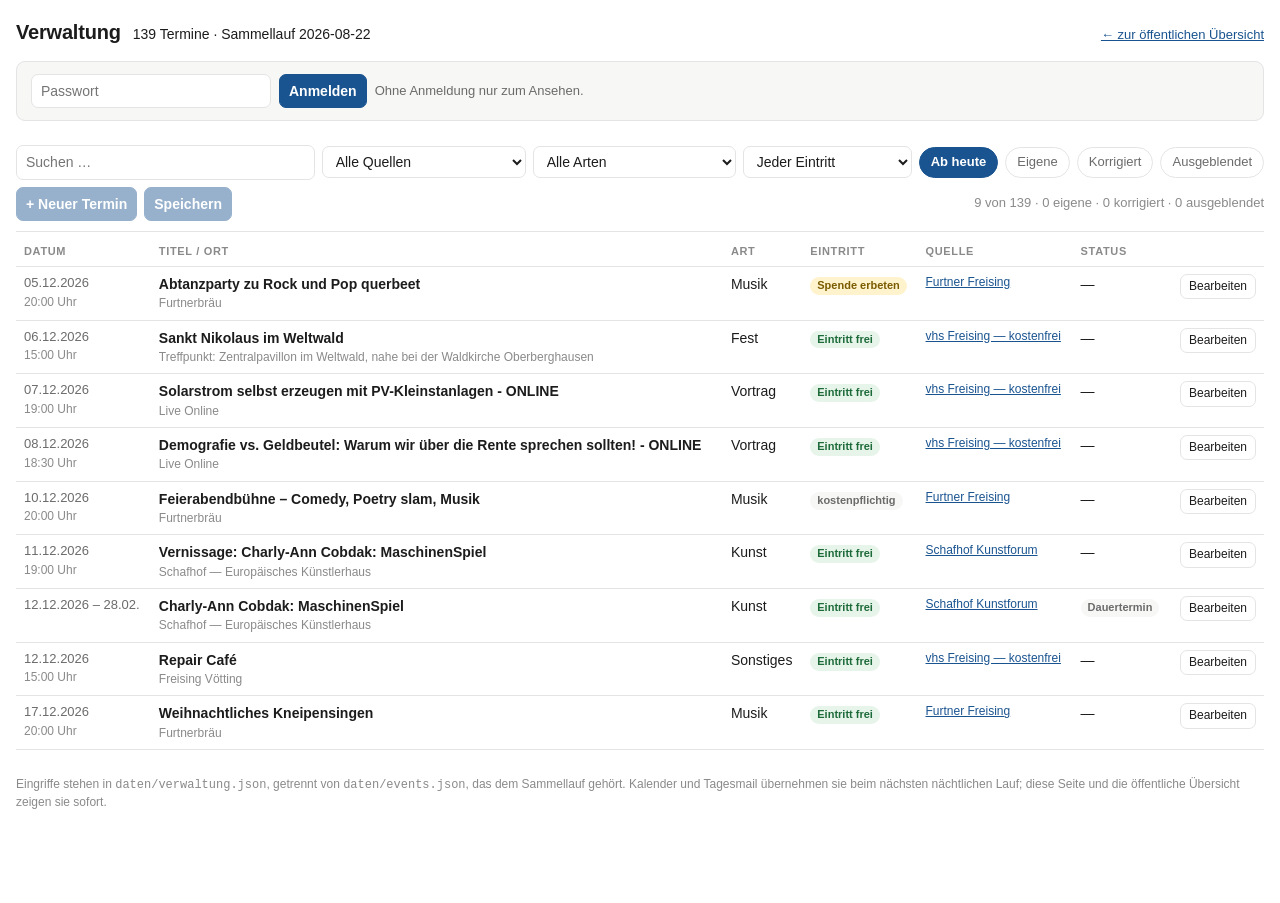
==== verwaltung.html @ 5e9a9afd "Interner Bereich: eintragen, korrigieren, ausblenden verwaltung.html ist eine dichte Tabelle ueber a" ====
<!doctype html>
<html lang="de">
<head>
<meta charset="utf-8">
<meta name="viewport" content="width=device-width, initial-scale=1">
<meta name="robots" content="noindex, nofollow">
<title>Verwaltung — Gratis in Freising</title>
<style>
/* Farben und Grundlagen wie auf der oeffentlichen Seite, damit beide
   zusammengehoeren. Dichter gesetzt: hier zaehlt Uebersicht, nicht Ruhe. */
:root {
  --grund: #ffffff; --text: #1c1c1c; --leise: #6b6b6b; --leiser: #8a8a8a;
  --linie: #e4e4e4; --kasten: #f7f7f5; --blau: #1a5490; --blau-hell: #e8f0f7;
  --gruen: #1e6b3a; --gruen-hell: #e6f4ea; --gelb: #7a5b00; --gelb-hell: #fff3cd;
  --rot: #a8471a; --rot-hell: #fbeae1;
}
@media (prefers-color-scheme: dark) {
  :root {
    --grund: #16181a; --text: #e8e8e6; --leise: #a0a4a8; --leiser: #7d8288;
    --linie: #2c3034; --kasten: #1e2124; --blau: #7fb3e0; --blau-hell: #1b2b3a;
    --gruen: #7fd6a0; --gruen-hell: #16301f; --gelb: #e0c069; --gelb-hell: #332b12;
    --rot: #e5a179; --rot-hell: #33211a;
  }
}
* { box-sizing: border-box; }
body {
  margin: 0; background: var(--grund); color: var(--text);
  font-family: -apple-system, BlinkMacSystemFont, "Segoe UI", Roboto, Helvetica, Arial, sans-serif;
  line-height: 1.45; font-size: 14px; -webkit-text-size-adjust: 100%;
}
.huelle { max-width: 1400px; margin: 0 auto; padding: 18px 16px 80px; }
a { color: var(--blau); }

header { display: flex; align-items: baseline; gap: 12px; flex-wrap: wrap; }
header h1 { font-size: 20px; margin: 0; letter-spacing: -.01em; }
header .weg { margin-left: auto; font-size: 13px; }

/* Anmeldung */
.tuer {
  margin: 14px 0; padding: 12px 14px; border: 1px solid var(--linie);
  border-radius: 9px; background: var(--kasten);
  display: flex; gap: 8px; align-items: center; flex-wrap: wrap;
}
.tuer.offen { background: var(--gruen-hell); border-color: transparent; }
.tuer .hinweis { color: var(--leise); font-size: 13px; }

input, select, textarea, button {
  font: inherit; color: var(--text); background: var(--grund);
  border: 1px solid var(--linie); border-radius: 7px; padding: 6px 9px;
}
textarea { width: 100%; resize: vertical; min-height: 62px; }
button { cursor: pointer; }
button.wichtig { background: var(--blau); border-color: var(--blau); color: #fff; font-weight: 600; }
button.wichtig:disabled { opacity: .45; cursor: default; }
button.leise { color: var(--leise); }
button.gefahr { color: var(--rot); border-color: var(--rot-hell); }

/* Steuerung */
.steuerung {
  position: sticky; top: 0; z-index: 6; background: var(--grund);
  padding: 10px 0; border-bottom: 1px solid var(--linie);
  display: flex; gap: 7px; align-items: center; flex-wrap: wrap;
}
.steuerung input[type=search] { flex: 1 1 200px; min-width: 0; }
.zahl { color: var(--leiser); font-size: 13px; margin-left: auto; white-space: nowrap; }
button.filter {
  font-size: 13px; padding: 5px 11px; border-radius: 999px; color: var(--leise);
}
button.filter[aria-pressed="true"] {
  background: var(--blau); border-color: var(--blau); color: #fff; font-weight: 600;
}
@media (prefers-color-scheme: dark) {
  button.filter[aria-pressed="true"] { color: #10161c; }
}

/* Tabelle */
table { width: 100%; border-collapse: collapse; margin-top: 4px; }
th {
  text-align: left; font-size: 11px; text-transform: uppercase; letter-spacing: .06em;
  color: var(--leiser); font-weight: 600; padding: 8px 8px 6px; white-space: nowrap;
  border-bottom: 1px solid var(--linie); position: sticky; top: 46px;
  background: var(--grund); z-index: 4; cursor: pointer; user-select: none;
}
th .pfeil { color: var(--blau); }
td { padding: 7px 8px; border-bottom: 1px solid var(--linie); vertical-align: top; }
tbody tr:hover { background: var(--kasten); }
tr.aus td { opacity: .42; }
tr.aus td .titel { text-decoration: line-through; }
td.datum { white-space: nowrap; font-variant-numeric: tabular-nums; color: var(--leise); font-size: 13px; }
td.titel-zelle { min-width: 220px; }
.titel { font-weight: 600; }
.unter { color: var(--leiser); font-size: 12px; margin-top: 1px; }
td.knopf-zelle { text-align: right; white-space: nowrap; }
td.knopf-zelle button { padding: 3px 8px; font-size: 12px; }

.marke {
  display: inline-block; font-size: 11px; font-weight: 600; padding: 1px 7px;
  border-radius: 999px; background: var(--kasten); color: var(--leise); white-space: nowrap;
}
.marke.frei { background: var(--gruen-hell); color: var(--gruen); }
.marke.spende { background: var(--gelb-hell); color: var(--gelb); }
.marke.vermutlich { background: var(--kasten); color: var(--leise); box-shadow: inset 0 0 0 1px var(--linie); }
.marke.kosten { background: var(--kasten); color: var(--leise); }
.marke.eigen { background: var(--blau-hell); color: var(--blau); }
.marke.korrigiert { background: var(--gelb-hell); color: var(--gelb); }
.marke.versteckt { background: var(--rot-hell); color: var(--rot); }

/* Bearbeitungszeile */
tr.werkbank td { background: var(--kasten); padding: 14px 12px; }
.felder { display: grid; grid-template-columns: repeat(auto-fit, minmax(190px, 1fr)); gap: 10px 14px; }
.feld { display: flex; flex-direction: column; gap: 3px; }
.feld > span { font-size: 11px; text-transform: uppercase; letter-spacing: .05em; color: var(--leiser); }
.feld.breit { grid-column: 1 / -1; }
.feld.geaendert > span::after { content: " geändert"; color: var(--gelb); }
.werkzeuge { display: flex; gap: 8px; margin-top: 12px; align-items: center; flex-wrap: wrap; }

.fuss { margin-top: 26px; color: var(--leiser); font-size: 12px; }
.meldung { padding: 9px 12px; border-radius: 8px; margin: 10px 0; font-size: 13px; }
.meldung.gut { background: var(--gruen-hell); color: var(--gruen); }
.meldung.schlecht { background: var(--rot-hell); color: var(--rot); }
.leer { padding: 34px 0; text-align: center; color: var(--leiser); }
</style>
</head>
<body>
<div class="huelle">

<header>
  <h1>Verwaltung</h1>
  <span class="hinweis" id="stand"></span>
  <span class="weg"><a href="index.html">← zur öffentlichen Übersicht</a></span>
</header>

<div class="tuer" id="tuer">
  <input type="password" id="passwort" placeholder="Passwort" autocomplete="current-password" style="flex:0 1 240px">
  <button class="wichtig" id="anmelden">Anmelden</button>
  <span class="hinweis" id="tuer-text">Ohne Anmeldung nur zum Ansehen.</span>
</div>

<div id="meldung"></div>

<div class="steuerung">
  <input type="search" id="suche" placeholder="Suchen …">
  <select id="quelle"><option value="">Alle Quellen</option></select>
  <select id="kategorie"><option value="">Alle Arten</option></select>
  <select id="eintritt">
    <option value="">Jeder Eintritt</option>
    <option value="frei">Eintritt frei</option>
    <option value="spende">Spende</option>
    <option value="vermutlich">vermutlich kostenfrei</option>
    <option value="kosten">kostenpflichtig</option>
  </select>
  <button class="filter" id="f-kommend" aria-pressed="true">Ab heute</button>
  <button class="filter" id="f-eigen" aria-pressed="false">Eigene</button>
  <button class="filter" id="f-korr" aria-pressed="false">Korrigiert</button>
  <button class="filter" id="f-aus" aria-pressed="false">Ausgeblendet</button>
  <button id="neu" class="wichtig" disabled>+ Neuer Termin</button>
  <button id="speichern" class="wichtig" disabled>Speichern</button>
  <span class="zahl" id="zahl"></span>
</div>

<table>
  <thead><tr>
    <th data-sortier="beginn">Datum</th>
    <th data-sortier="titel">Titel / Ort</th>
    <th data-sortier="kategorie">Art</th>
    <th data-sortier="eintritt">Eintritt</th>
    <th data-sortier="quelle_name">Quelle</th>
    <th>Status</th>
    <th></th>
  </tr></thead>
  <tbody id="rumpf"></tbody>
</table>
<div class="leer" id="leer" hidden>Nichts gefunden.</div>

<p class="fuss">
  Eingriffe stehen in <code>daten/verwaltung.json</code>, getrennt von
  <code>daten/events.json</code>, das dem Sammellauf gehört. Kalender und
  Tagesmail übernehmen sie beim nächsten nächtlichen Lauf; diese Seite und die
  öffentliche Übersicht zeigen sie sofort.
</p>

</div>
<script>
/* ================================================================
   Die Meldestelle — dieselbe Adresse wie in index.html.
   ================================================================ */
const MELDESTELLE = "";

const LEER = { stand: null, eigene: [], korrekturen: {}, ausgeblendet: {} };
const KORRIGIERBAR = ["titel", "beginn", "ende", "ganztaegig", "ort_name",
  "ort_adresse", "veranstalter", "beschreibung", "kategorie", "zielgruppe",
  "besonderheit", "eintritt", "dauertermin", "ausgebucht", "anmeldung_noetig",
  "quelle_url", "status"];

let ROH = [];            // was die Quellen liefern
let V = structuredClone(LEER);
let SHA = null, PASSWORT = null, SCHMUTZIG = false;
let OFFEN = null;        // welche Zeile gerade aufgeklappt ist
let SORT = { feld: "beginn", ab: true };

const $ = (w) => document.querySelector(w);
const esc = (t) => String(t ?? "").replace(/[&<>"']/g,
  (c) => ({ "&": "&amp;", "<": "&lt;", ">": "&gt;", '"': "&quot;", "'": "&#39;" }[c]));

/* --- Regeln, deckungsgleich mit scripts/regeln.py ---------------- */
function anzeige(ev) {
  if (ev.manuell_bestaetigt)
    return { frei: "frei", spende: "spende", kostenpflichtig: "kosten" }[ev.eintritt] || "vermutlich";
  if (ev.eintritt === "kostenpflichtig") return "kosten";
  if ((ev.eintritt === "frei" || ev.eintritt === "spende") && ev.eintritt_confidence === "hoch")
    return ev.eintritt === "frei" ? "frei" : "spende";
  return "vermutlich";
}
const BESCHRIFTUNG = { frei: "Eintritt frei", spende: "Spende erbeten",
                       vermutlich: "vermutlich kostenfrei", kosten: "kostenpflichtig" };

/* --- Verwaltung anwenden, deckungsgleich mit scripts/verwaltung.py -
   Ausblenden, korrigieren, eigene anhängen — in dieser Reihenfolge.
   Anders als dort wird hier nichts entfernt: Ausgeblendetes bleibt in der
   Liste und wird markiert, sonst könnten Sie es nie zurückholen. ---- */
function zusammenfuehren() {
  const liste = ROH.map((ev) => {
    const k = V.korrekturen[ev.id];
    let e = ev;
    if (k) {
      e = { ...ev };
      for (const feld of KORRIGIERBAR) if (feld in k) e[feld] = k[feld];
      // Nur eine ausdrückliche Preiskorrektur macht aus "vermutlich
      // kostenfrei" ein "Eintritt frei" — siehe scripts/verwaltung.py.
      if ("eintritt" in k) e.manuell_bestaetigt = true;
      e._korrigiert = true;
    }
    if (V.ausgeblendet[ev.id]) e = { ...e, _versteckt: true };
    return e;
  });
  const da = new Set(liste.map((e) => e.id));
  for (const ev of V.eigene) {
    if (da.has(ev.id)) continue;
    liste.push({ ...ev, manuell_bestaetigt: true, _eigen: true,
                 _versteckt: !!V.ausgeblendet[ev.id] });
  }
  return liste;
}

/* --- ID wie scripts/event_id.py --------------------------------- */
const UMLAUTE = { "ä": "ae", "ö": "oe", "ü": "ue", "ß": "ss" };
function normalisieren(t) {
  t = String(t ?? "").toLowerCase();
  for (const [u, e] of Object.entries(UMLAUTE)) t = t.split(u).join(e);
  t = t.normalize("NFKD").replace(/[̀-ͯ]/g, "");
  return [...t].filter((c) => /[a-z0-9]/i.test(c) || /\p{L}|\p{N}/u.test(c)).join("");
}
async function eventId(titel, datum, ort) {
  const roh = `${normalisieren(titel)}|${String(datum ?? "").slice(0, 10)}|${normalisieren(ort)}`;
  const h = await crypto.subtle.digest("SHA-1", new TextEncoder().encode(roh));
  return [...new Uint8Array(h)].map((b) => b.toString(16).padStart(2, "0")).join("").slice(0, 16);
}

/* --- Anzeige ----------------------------------------------------- */
function melde(text, gut = true) {
  $("#meldung").innerHTML = text
    ? `<div class="meldung ${gut ? "gut" : "schlecht"}">${esc(text)}</div>` : "";
  if (text && gut) setTimeout(() => { if ($("#meldung").textContent === text) $("#meldung").innerHTML = ""; }, 6000);
}
function datumText(ev) {
  const a = (ev.beginn || "").slice(0, 10), b = (ev.ende || "").slice(0, 10);
  // "00:00" ist keine Uhrzeit, sondern eine fehlende — Quellen setzen sie,
  // wenn auf der Seite keine stand. Als Angabe wäre sie eine Falschaussage.
  let zeit = ev.ganztaegig ? "" : (ev.beginn || "").slice(11, 16);
  if (zeit === "00:00") zeit = "";
  const tag = a ? a.slice(8, 10) + "." + a.slice(5, 7) + "." + a.slice(0, 4) : "—";
  const bis = b && b !== a ? ` – ${b.slice(8, 10)}.${b.slice(5, 7)}.` : "";
  return tag + bis + (zeit ? `<div class="unter">${zeit} Uhr</div>` : "");
}

function passt(ev) {
  const s = $("#suche").value.trim().toLowerCase();
  if (s && ![ev.titel, ev.ort_name, ev.beschreibung, ev.veranstalter, ev.quelle_name]
        .some((f) => String(f ?? "").toLowerCase().includes(s))) return false;
  if ($("#quelle").value && ev.quelle_name !== $("#quelle").value) return false;
  if ($("#kategorie").value && ev.kategorie !== $("#kategorie").value) return false;
  if ($("#eintritt").value && anzeige(ev) !== $("#eintritt").value) return false;

  const an = (w) => $(w).getAttribute("aria-pressed") === "true";
  if (an("#f-eigen") && !ev._eigen) return false;
  if (an("#f-korr") && !ev._korrigiert) return false;
  if (an("#f-aus") && !ev._versteckt) return false;
  if (an("#f-kommend")) {
    const heute = new Date().toISOString().slice(0, 10);
    const letzter = ((ev.ende || ev.beginn || "").slice(0, 10)) || "0000";
    if (letzter < heute) return false;
  }
  return true;
}

function zeichnen() {
  const alle = zusammenfuehren();
  const sicht = alle.filter(passt).sort((a, b) => {
    const f = SORT.feld;
    const x = String((f === "eintritt" ? anzeige(a) : a[f]) ?? "");
    const y = String((f === "eintritt" ? anzeige(b) : b[f]) ?? "");
    return (x < y ? -1 : x > y ? 1 : 0) * (SORT.ab ? 1 : -1);
  });

  const rumpf = $("#rumpf");
  rumpf.innerHTML = "";
  for (const ev of sicht) {
    const zeile = document.createElement("tr");
    if (ev._versteckt) zeile.className = "aus";
    const a = anzeige(ev);
    const marken = [
      ev._eigen ? '<span class="marke eigen">eigen</span>' : "",
      ev._korrigiert ? '<span class="marke korrigiert">korrigiert</span>' : "",
      ev._versteckt ? '<span class="marke versteckt">ausgeblendet</span>' : "",
      ev.ausgebucht ? '<span class="marke">ausgebucht</span>' : "",
      ev.dauertermin ? '<span class="marke">Dauertermin</span>' : "",
    ].filter(Boolean).join(" ");
    zeile.innerHTML = `
      <td class="datum">${datumText(ev)}</td>
      <td class="titel-zelle">
        <div class="titel">${esc(ev.titel)}</div>
        <div class="unter">${esc(ev.ort_name || "Ort unbekannt")}</div>
      </td>
      <td>${esc(ev.kategorie || "—")}</td>
      <td><span class="marke ${a}">${BESCHRIFTUNG[a]}</span></td>
      <td class="unter">${ev.quelle_url
          ? `<a href="${esc(ev.quelle_url)}" target="_blank" rel="noopener">${esc(ev.quelle_name || "Quelle")}</a>`
          : esc(ev.quelle_name || "—")}</td>
      <td>${marken || "—"}</td>
      <td class="knopf-zelle">
        <button data-tun="bearbeiten" data-id="${esc(ev.id)}">Bearbeiten</button>
      </td>`;
    rumpf.appendChild(zeile);
    if (OFFEN === ev.id) rumpf.appendChild(werkbank(ev));
  }
  $("#leer").hidden = sicht.length > 0;
  $("#zahl").textContent =
    `${sicht.length} von ${alle.length} · ${V.eigene.length} eigene · `
    + `${Object.keys(V.korrekturen).length} korrigiert · `
    + `${Object.keys(V.ausgeblendet).length} ausgeblendet`;
  $("#speichern").disabled = !SCHMUTZIG || !PASSWORT;
  $("#speichern").textContent = SCHMUTZIG ? "Speichern *" : "Speichern";
}

const FELDER = [
  ["titel", "Titel", "text"], ["beginn", "Beginn", "datetime-local"],
  ["ende", "Ende", "datetime-local"], ["ort_name", "Ort", "text"],
  ["kategorie", "Art", "text"], ["veranstalter", "Veranstalter", "text"],
  ["eintritt", "Eintritt", "auswahl"], ["ganztaegig", "Ganztägig", "ja"],
  ["dauertermin", "Dauertermin", "ja"], ["ausgebucht", "Ausgebucht", "ja"],
  ["quelle_url", "Link", "text"], ["beschreibung", "Beschreibung", "lang"],
];
const EINTRITTSWERTE = ["frei", "spende", "kostenpflichtig", "unklar"];

function werkbank(ev) {
  const zeile = document.createElement("tr");
  zeile.className = "werkbank";
  const roh = ROH.find((r) => r.id === ev.id);
  const korr = V.korrekturen[ev.id] || {};

  const eingabe = (feld, art) => {
    const wert = ev[feld];
    const n = `data-feld="${feld}"`;
    if (art === "ja")
      return `<select ${n}><option value="nein"${!wert ? " selected" : ""}>nein</option>`
           + `<option value="ja"${wert ? " selected" : ""}>ja</option></select>`;
    if (art === "auswahl")
      return `<select ${n}>` + EINTRITTSWERTE.map((w) =>
        `<option value="${w}"${wert === w ? " selected" : ""}>${w}</option>`).join("") + "</select>";
    if (art === "lang") return `<textarea ${n}>${esc(wert || "")}</textarea>`;
    if (art === "datetime-local")
      return `<input type="datetime-local" ${n} value="${esc((wert || "").slice(0, 16))}">`;
    return `<input type="text" ${n} value="${esc(wert || "")}">`;
  };

  zeile.innerHTML = `<td colspan="7">
    <div class="felder">
      ${FELDER.map(([feld, name, art]) => `
        <div class="feld ${art === "lang" ? "breit" : ""} ${feld in korr ? "geaendert" : ""}">
          <span>${name}</span>${eingabe(feld, art)}
        </div>`).join("")}
    </div>
    <div class="werkzeuge">
      <button class="wichtig" data-tun="uebernehmen" data-id="${esc(ev.id)}">Übernehmen</button>
      <button data-tun="zu" >Abbrechen</button>
      ${ev._versteckt
        ? `<button data-tun="zeigen" data-id="${esc(ev.id)}">Wieder einblenden</button>`
        : `<button class="gefahr" data-tun="verstecken" data-id="${esc(ev.id)}">Ausblenden</button>`}
      ${ev._korrigiert
        ? `<button class="leise" data-tun="zuruecksetzen" data-id="${esc(ev.id)}">Korrektur verwerfen</button>` : ""}
      ${ev._eigen
        ? `<button class="gefahr" data-tun="loeschen" data-id="${esc(ev.id)}">Endgültig löschen</button>` : ""}
      <span class="hinweis" style="color:var(--leiser);font-size:12px">
        ${ev._eigen ? "Eigener Termin — Änderungen gehen direkt hinein."
                    : "Geänderte Felder werden als Korrektur gespeichert; der Rest kommt weiter aus der Quelle."}</span>
    </div></td>`;
  return zeile;
}

/* --- Änderungen einsammeln --------------------------------------- */
function ausWerkbank() {
  const werte = {};
  for (const el of document.querySelectorAll(".werkbank [data-feld]")) {
    const feld = el.dataset.feld;
    let w = el.value;
    if (el.tagName === "SELECT" && (w === "ja" || w === "nein")) w = (w === "ja");
    else if (el.type === "datetime-local") w = w ? w + ":00" : null;
    else if (typeof w === "string") { w = w.trim(); if (w === "") w = null; }
    werte[feld] = w;
  }
  return werte;
}

async function uebernehmen(id) {
  const werte = ausWerkbank();
  const eigen = V.eigene.find((e) => e.id === id);
  if (eigen) {
    Object.assign(eigen, werte);
    // Die ID muss aus Titel, Datum und Ort folgen — genau so rechnet sie der
    // Sammellauf aus (scripts/event_id.py). Bliebe die vom Anlegen stehen,
    // wäre sie nach der ersten Umbenennung eine andere als die, die eine
    // Quelle für dieselbe Veranstaltung erzeugt, und beide stünden im
    // Kalender nebeneinander.
    const neueId = await eventId(eigen.titel, eigen.beginn, eigen.ort_name || "");
    if (neueId !== eigen.id) {
      if (V.ausgeblendet[eigen.id]) {
        V.ausgeblendet[neueId] = V.ausgeblendet[eigen.id];
        delete V.ausgeblendet[eigen.id];
      }
      eigen.id = neueId;
      if (OFFEN === id) OFFEN = neueId;
    }
  } else {
    const roh = ROH.find((r) => r.id === id);
    const korr = {};
    for (const [feld, wert] of Object.entries(werte)) {
      const alt = roh ? roh[feld] ?? null : null;
      // Nur echte Abweichungen festhalten. Sonst stuende bald bei jedem
      // angesehenen Termin eine Korrektur, die nichts korrigiert.
      if (JSON.stringify(wert) !== JSON.stringify(alt)) korr[feld] = wert;
    }
    if (Object.keys(korr).length) V.korrekturen[id] = korr;
    else delete V.korrekturen[id];
  }
  SCHMUTZIG = true; OFFEN = null; zeichnen();
}

/* --- Speichern ---------------------------------------------------- */
async function anWorker(nutzlast) {
  if (!MELDESTELLE) throw new Error("Keine Meldestelle eingetragen (const MELDESTELLE in verwaltung.html).");
  const a = await fetch(MELDESTELLE.replace(/\/+$/, "") + "/verwaltung", {
    method: "POST", headers: { "Content-Type": "application/json" },
    body: JSON.stringify({ passwort: PASSWORT, ...nutzlast }),
  });
  const d = await a.json().catch(() => ({}));
  if (!a.ok) { const f = new Error(d.fehler || `HTTP ${a.status}`); f.status = a.status; throw f; }
  return d;
}

async function anmelden() {
  PASSWORT = $("#passwort").value;
  try {
    const d = await anWorker({ aktion: "lesen" });
    if (d.inhalt) V = { ...structuredClone(LEER), ...d.inhalt };
    SHA = d.sha;
    $("#tuer").classList.add("offen");
    $("#tuer-text").textContent = "Angemeldet. Änderungen werden erst beim Speichern übertragen.";
    $("#passwort").hidden = true; $("#anmelden").hidden = true;
    $("#neu").disabled = false;
    melde("Angemeldet.");
    zeichnen();
  } catch (f) {
    PASSWORT = null;
    melde(f.status === 401 ? "Passwort falsch." : "Anmeldung fehlgeschlagen: " + f.message, false);
  }
}

async function speichern() {
  V.stand = new Date().toISOString().slice(0, 19);
  try {
    const d = await anWorker({ aktion: "schreiben", inhalt: {
      stand: V.stand, eigene: V.eigene,
      korrekturen: V.korrekturen, ausgeblendet: V.ausgeblendet }, sha: SHA });
    SHA = d.sha; SCHMUTZIG = false;
    melde("Gespeichert. Die öffentliche Übersicht zeigt es sofort, "
        + "Kalender und Mail beim nächsten nächtlichen Lauf.");
    zeichnen();
  } catch (f) {
    if (f.status === 409)
      melde("Jemand — vermutlich der nächtliche Lauf — hat die Datei inzwischen "
          + "geändert. Bitte die Seite neu laden; Ihre Änderungen gehen dabei "
          + "verloren, deshalb vorher notieren.", false);
    else melde("Nicht gespeichert: " + f.message, false);
  }
}

/* --- Ereignisse --------------------------------------------------- */
document.addEventListener("click", async (e) => {
  const k = e.target.closest("button[data-tun]");
  if (!k) return;
  const { tun, id } = k.dataset;
  if (tun === "bearbeiten") { OFFEN = OFFEN === id ? null : id; zeichnen(); }
  else if (tun === "zu") { OFFEN = null; zeichnen(); }
  else if (tun === "uebernehmen") await uebernehmen(id);
  else if (tun === "verstecken") {
    const grund = prompt("Warum ausblenden? (z. B. Mittagskarte, Dublette)") ?? "";
    V.ausgeblendet[id] = { grund, wann: new Date().toISOString().slice(0, 10) };
    SCHMUTZIG = true; OFFEN = null; zeichnen();
  }
  else if (tun === "zeigen") { delete V.ausgeblendet[id]; SCHMUTZIG = true; OFFEN = null; zeichnen(); }
  else if (tun === "zuruecksetzen") { delete V.korrekturen[id]; SCHMUTZIG = true; OFFEN = null; zeichnen(); }
  else if (tun === "loeschen") {
    if (!confirm("Diesen selbst angelegten Termin endgültig löschen?")) return;
    V.eigene = V.eigene.filter((x) => x.id !== id);
    delete V.ausgeblendet[id]; SCHMUTZIG = true; OFFEN = null; zeichnen();
  }
});

$("#neu").addEventListener("click", async () => {
  const heute = new Date().toISOString().slice(0, 10);
  const ev = {
    id: await eventId("Neuer Termin", heute, ""),
    titel: "Neuer Termin", beginn: heute + "T19:00:00", ende: heute + "T19:00:00",
    ganztaegig: false, ort_name: null, ort_adresse: null, veranstalter: null,
    beschreibung: null, kategorie: "Sonstiges", zielgruppe: "Alle",
    drinnen_draussen: null, anmeldung_noetig: false, ausgebucht: false,
    dauertermin: false, besonderheit: null, anmeldung_url: null, bild_url: null,
    quelle_url: null, quellen_weitere: [], quelle_name: "Von Hand",
    eintritt: "frei", eintritt_beleg: "Von Hand eingetragen.",
    eintritt_confidence: "hoch", social_text: null, status: "aktiv",
    zuerst_gesehen: heute, zuletzt_gesehen: heute, manuell_bestaetigt: true,
  };
  V.eigene.push(ev); SCHMUTZIG = true; OFFEN = ev.id;
  // Damit der neue Termin nicht sofort durch einen aktiven Filter verschwindet.
  for (const w of ["#f-eigen", "#f-korr", "#f-aus"]) $(w).setAttribute("aria-pressed", "false");
  $("#suche").value = "";
  zeichnen();
  document.querySelector(".werkbank input")?.focus();
});

$("#anmelden").addEventListener("click", anmelden);
$("#passwort").addEventListener("keydown", (e) => { if (e.key === "Enter") anmelden(); });
$("#speichern").addEventListener("click", speichern);
for (const w of ["#suche", "#quelle", "#kategorie", "#eintritt"])
  $(w).addEventListener("input", () => { OFFEN = null; zeichnen(); });
for (const w of ["#f-kommend", "#f-eigen", "#f-korr", "#f-aus"])
  $(w).addEventListener("click", () => {
    const k = $(w); k.setAttribute("aria-pressed", k.getAttribute("aria-pressed") !== "true");
    OFFEN = null; zeichnen();
  });
for (const th of document.querySelectorAll("th[data-sortier]"))
  th.addEventListener("click", () => {
    const f = th.dataset.sortier;
    SORT = { feld: f, ab: SORT.feld === f ? !SORT.ab : true };
    for (const x of document.querySelectorAll("th[data-sortier]"))
      x.innerHTML = x.innerHTML.replace(/ <span class="pfeil">[▲▼]<\/span>/, "");
    th.innerHTML += ` <span class="pfeil">${SORT.ab ? "▲" : "▼"}</span>`;
    zeichnen();
  });

window.addEventListener("beforeunload", (e) => {
  if (SCHMUTZIG) { e.preventDefault(); e.returnValue = ""; }
});

/* --- Start -------------------------------------------------------- */
Promise.all([
  fetch("daten/events.json", { cache: "no-cache" }).then((a) => a.json()),
  fetch("daten/verwaltung.json", { cache: "no-cache" })
    .then((a) => (a.ok ? a.json() : structuredClone(LEER)))
    .catch(() => structuredClone(LEER)),
]).then(([daten, verw]) => {
  ROH = daten.events || [];
  V = { ...structuredClone(LEER), ...verw };
  // events.json führt kein Laufdatum; das jüngste `zuletzt_gesehen` sagt dasselbe.
  const gesehen = ROH.map((e) => e.zuletzt_gesehen).filter(Boolean).sort();
  $("#stand").textContent = `${ROH.length} Termine · Sammellauf ${gesehen.at(-1) || "unbekannt"}`;
  for (const [w, feld] of [["#quelle", "quelle_name"], ["#kategorie", "kategorie"]]) {
    for (const wert of [...new Set(ROH.map((e) => e[feld]).filter(Boolean))].sort())
      $(w).insertAdjacentHTML("beforeend", `<option>${esc(wert)}</option>`);
  }
  zeichnen();
}).catch((f) => {
  $("#rumpf").innerHTML =
    `<tr><td colspan="7">Die Daten ließen sich nicht laden (${esc(f.message)}).</td></tr>`;
});
</script>
</body>
</html>
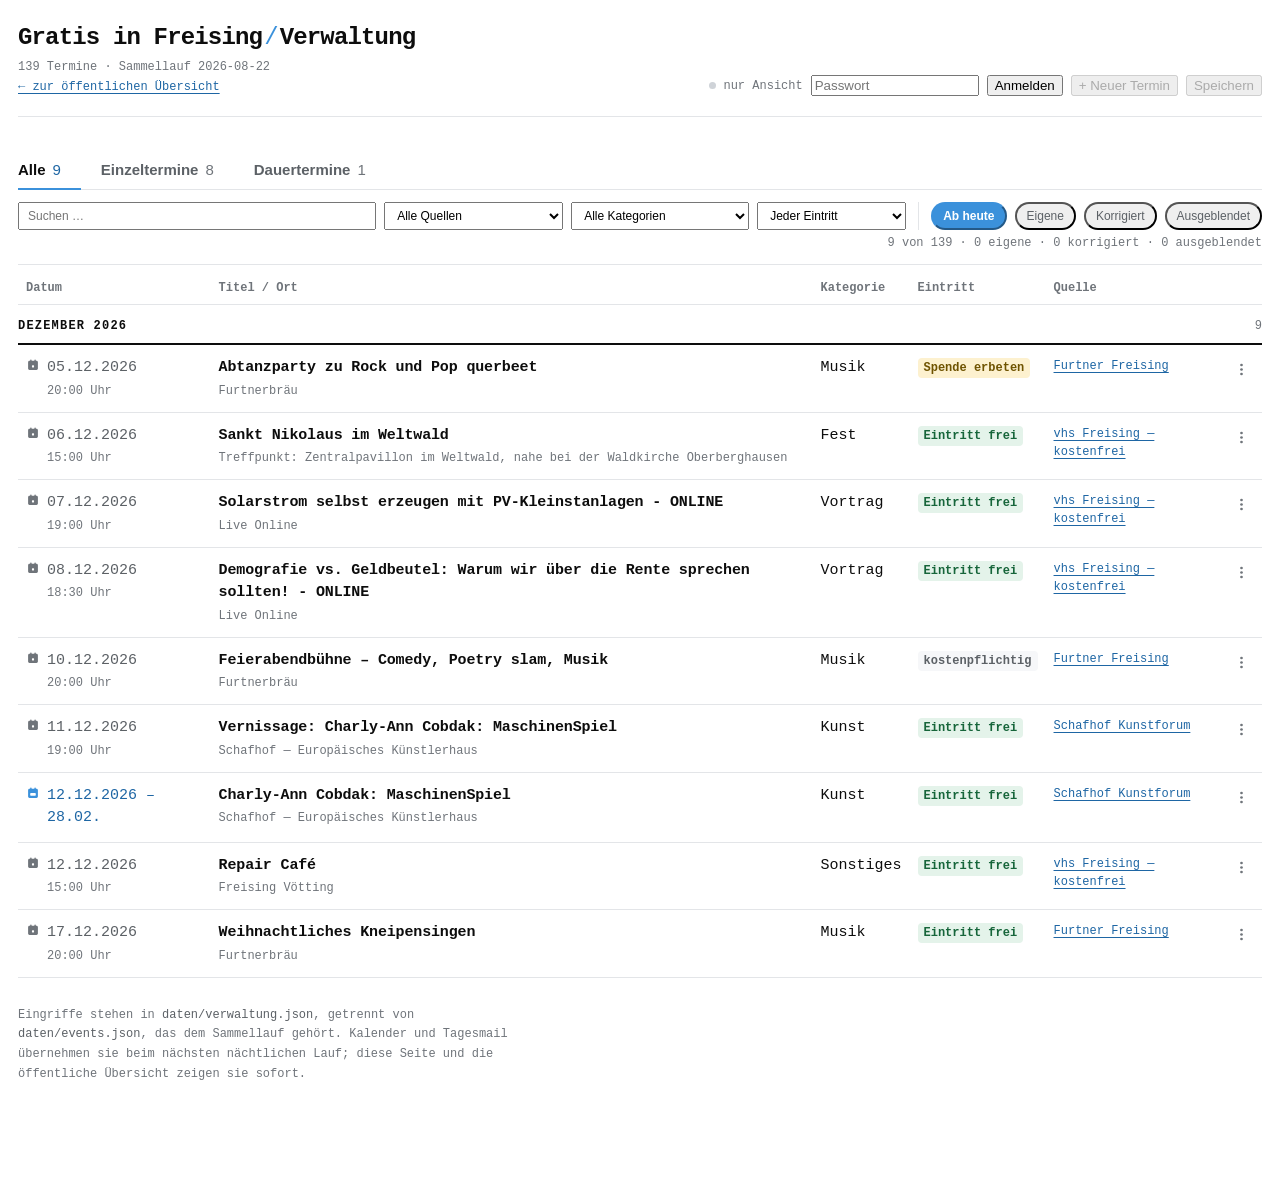
==== commit b01609f5: "Verwaltung: Monospace, Hauptfarbe #3b91db, neues Layout Schriftbild auf Festbreite umgestellt — nich" ====
--- a/verwaltung.html
+++ b/verwaltung.html
@@ -6,173 +6,464 @@
 <meta name="robots" content="noindex, nofollow">
 <title>Verwaltung — Gratis in Freising</title>
 <style>
-/* Farben und Grundlagen wie auf der oeffentlichen Seite, damit beide
-   zusammengehoeren. Dichter gesetzt: hier zaehlt Uebersicht, nicht Ruhe. */
+/* ============================================================
+   Schriftbild: Monospace.
+   ------------------------------------------------------------
+   Nicht als Kostuem fuer "technisch", sondern weil diese Seite fast nur
+   aus Daten besteht: Datum, Uhrzeit, Zeitraeume, Zaehler, Kennungen. In
+   einer Festbreitenschrift stehen die Ziffern untereinander, und eine
+   Spalte laesst sich senkrecht lesen statt Zeile fuer Zeile.
+
+   Keine Schriftdatei im Repo, keine externe Quelle: Das Projekt hat sich
+   festgelegt, nichts nachzuladen. Die Kette beginnt mit ui-monospace, was
+   auf dem Mac SF Mono bedeutet — eine Schrift mit eigenem Charakter, kein
+   Notbehelf. Wer eine unverwechselbare Hausschrift will, muesste eine
+   woff2-Datei mit ins Repo legen; das waere moeglich, aber eine eigene
+   Entscheidung.
+   ============================================================ */
 :root {
-  --grund: #ffffff; --text: #1c1c1c; --leise: #6b6b6b; --leiser: #8a8a8a;
-  --linie: #e4e4e4; --kasten: #f7f7f5; --blau: #1a5490; --blau-hell: #e8f0f7;
-  --gruen: #1e6b3a; --gruen-hell: #e6f4ea; --gelb: #7a5b00; --gelb-hell: #fff3cd;
-  --rot: #a8471a; --rot-hell: #fbeae1;
+  /* Vier Schriftgrade im Abstand von je rund 1,25: 12 fuer Beiwerk,
+     15 fuer Fliesstext und Bedienung, 19 fuer den Overlay-Titel,
+     24 fuer den Seitentitel. Den Platz, den der groessere Fliesstext
+     kostet, holt die abgeschaffte Status-Spalte wieder herein. */
+  --mono: ui-monospace, SFMono-Regular, "SF Mono", Menlo, Consolas,
+          "Liberation Mono", "Courier New", monospace;
+
+  /* Zwei Farben tragen die Seite: #3b91db und Schwarz. Der Rest ist Grau.
+     #3b91db erreicht auf Weiss nur 3,36:1 — genug fuer Flaechen und Rahmen
+     (noetig sind 3,0), nicht fuer kleine Schrift (noetig sind 4,5). Deshalb
+     drei Abstufungen statt einer. */
+  --haupt: #3b91db;        /* Marke: Flaechen, Kanten, aktive Zustaende */
+  --haupt-text: #1e66a4;   /* Links und kleine Schrift auf Hell — 6,0:1 */
+  --haupt-satt: #2376be;   /* gefuellte Knoepfe, weisse Schrift — 4,8:1 */
+  --haupt-hell: #e9f1fa; --haupt-rand: #b9d7f0;
+
+  --grund: #ffffff; --text: #0d0d0d; --leise: #5c6166; --leiser: #6f747a;
+  --linie: #e3e5e8; --linie-satt: #cfd3d8; --kasten: #f6f7f9;
+  --gruen: #16653a; --gruen-hell: #e4f3ea; --gelb: #6f5300; --gelb-hell: #fdf1cf;
+  --rot: #9c4218; --rot-hell: #fae8de;
+
+  /* Abstaende auf einer Viererbasis. Rhythmus entsteht aus dem Sprung
+     zwischen eng und weit, nicht aus einem Wert ueberall. */
+  --s1: 4px; --s2: 8px; --s3: 12px; --s4: 20px; --s5: 32px; --s6: 52px;
+
+  /* Zwei Stufen statt einer: Ein Klappmenue schwebt zwei Millimeter ueber
+     der Seite, ein Overlay steht davor. Derselbe weiche Schleier unter
+     beiden liesse das kleine Menue haltlos wirken. */
+  --schatten-klein: 0 4px 12px -3px rgba(13,13,13,.18), 0 1px 3px rgba(13,13,13,.10);
+  --schatten-gross: 0 24px 48px -12px rgba(13,13,13,.30), 0 6px 16px -6px rgba(13,13,13,.14);
+  --schwung: cubic-bezier(.16, 1, .3, 1);
 }
 @media (prefers-color-scheme: dark) {
   :root {
-    --grund: #16181a; --text: #e8e8e6; --leise: #a0a4a8; --leiser: #7d8288;
-    --linie: #2c3034; --kasten: #1e2124; --blau: #7fb3e0; --blau-hell: #1b2b3a;
-    --gruen: #7fd6a0; --gruen-hell: #16301f; --gelb: #e0c069; --gelb-hell: #332b12;
-    --rot: #e5a179; --rot-hell: #33211a;
-  }
-}
+    --haupt: #3b91db; --haupt-text: #7eb6e7; --haupt-satt: #3b91db;
+    --haupt-hell: #14293c; --haupt-rand: #29506f;
+    --grund: #121417; --text: #eceeef; --leise: #9ba1a7; --leiser:#939aa1;
+    --linie: #272b30; --linie-satt: #363b41; --kasten: #191c20;
+    --gruen: #7fd6a0; --gruen-hell: #14301e; --gelb: #e2c26b; --gelb-hell: #322a11;
+    --rot: #e7a37b; --rot-hell: #32211a;
+    --schatten-klein: 0 4px 12px -3px rgba(0,0,0,.6), 0 1px 3px rgba(0,0,0,.5);
+    --schatten-gross: 0 24px 48px -12px rgba(0,0,0,.75), 0 6px 16px -6px rgba(0,0,0,.5);
+  }
+}
+
 * { box-sizing: border-box; }
+html { color-scheme: light dark; }
 body {
   margin: 0; background: var(--grund); color: var(--text);
-  font-family: -apple-system, BlinkMacSystemFont, "Segoe UI", Roboto, Helvetica, Arial, sans-serif;
-  line-height: 1.45; font-size: 14px; -webkit-text-size-adjust: 100%;
-}
-.huelle { max-width: 1400px; margin: 0 auto; padding: 18px 16px 80px; }
-a { color: var(--blau); }
-
-header { display: flex; align-items: baseline; gap: 12px; flex-wrap: wrap; }
-header h1 { font-size: 20px; margin: 0; letter-spacing: -.01em; }
-header .weg { margin-left: auto; font-size: 13px; }
-
-/* Anmeldung */
-.tuer {
-  margin: 14px 0; padding: 12px 14px; border: 1px solid var(--linie);
-  border-radius: 9px; background: var(--kasten);
-  display: flex; gap: 8px; align-items: center; flex-wrap: wrap;
-}
-.tuer.offen { background: var(--gruen-hell); border-color: transparent; }
-.tuer .hinweis { color: var(--leise); font-size: 13px; }
-
-input, select, textarea, button {
-  font: inherit; color: var(--text); background: var(--grund);
-  border: 1px solid var(--linie); border-radius: 7px; padding: 6px 9px;
-}
-textarea { width: 100%; resize: vertical; min-height: 62px; }
-button { cursor: pointer; }
-button.wichtig { background: var(--blau); border-color: var(--blau); color: #fff; font-weight: 600; }
-button.wichtig:disabled { opacity: .45; cursor: default; }
-button.leise { color: var(--leise); }
-button.gefahr { color: var(--rot); border-color: var(--rot-hell); }
-
-/* Steuerung */
+  font-family: var(--mono); font-size: 15px; line-height: 1.5;
+  font-variant-numeric: tabular-nums; -webkit-text-size-adjust: 100%;
+  -webkit-font-smoothing: antialiased;
+}
+
+/* Was der Browser selbst zeichnet, gehoert auch zum Entwurf. Auswahl,
+   Schreibmarke, Bildlaufleisten und Fokusringe kommen sonst aus keinem
+   System — sie sind das Erste, woran man sieht, dass eine Seite
+   zusammengesetzt statt gebaut wurde. */
+::selection { background: var(--haupt); color: #fff; }
+@media (prefers-color-scheme: dark) { ::selection { color: #0b1218; } }
+:root { accent-color: var(--haupt); scrollbar-color: var(--linie-satt) transparent; }
+::-webkit-scrollbar { width: 11px; height: 11px; }
+::-webkit-scrollbar-track { background: transparent; }
+::-webkit-scrollbar-thumb {
+  background: var(--linie-satt); border-radius: 99px;
+  border: 3px solid var(--grund);
+}
+::-webkit-scrollbar-thumb:hover { background: var(--leiser); }
+:focus-visible { outline: 2px solid var(--haupt); outline-offset: 2px; border-radius: 3px; }
+a { color: var(--haupt-text); text-underline-offset: 3px; text-decoration-thickness: 1px; }
+
+.huelle { max-width: 1440px; margin: 0 auto; padding: 20px 18px 96px; }
+
+/* ------------------------------------------------------------------
+   Kopfleiste. Links wer und woher, rechts was man tun kann. Die beiden
+   Knoepfe, die als Einzige Daten veraendern, stehen dauerhaft an
+   derselben Stelle — nicht zwischen Filtern, mit denen man nichts
+   kaputtmachen kann.
+   ------------------------------------------------------------------ */
+.leiste {
+  display: flex; align-items: flex-end; gap: var(--s4) var(--s5);
+  flex-wrap: wrap; padding-bottom: var(--s4);
+  border-bottom: 1px solid var(--linie);
+}
+.wer { display: flex; flex-direction: column; gap: 2px; min-width: 0; }
+.wer h1 { font-size: 24px; margin: 0; font-weight: 700; letter-spacing: -.035em; }
+.wer h1 b { color: var(--haupt); font-weight: 400; margin: 0 2px; }
+.wer .stand { color: var(--leiser); font-size: 12px; }
+.wer .weg { font-size: 12px; }
+
+.tun { display: flex; align-items: center; gap: var(--s2); margin-left: auto; flex-wrap: wrap; }
+.tun input[type=password] { width: 168px; }
+
+/* Die Anmeldung ist ein Zustand, kein Abschnitt. Angemeldet schrumpft sie
+   auf einen Punkt und ein Wort — sie wird einmal benutzt und danach nie
+   wieder angesehen. */
+.zustand {
+  display: inline-flex; align-items: center; gap: 7px;
+  font-size: 12px; color: var(--leiser); white-space: nowrap;
+}
+.zustand::before {
+  content: ""; width: 7px; height: 7px; border-radius: 99px;
+  background: var(--linie-satt); flex: none;
+}
+#tuer.offen .zustand { color: var(--haupt-text); }
+#tuer.offen .zustand::before { background: var(--haupt); }
+
+/* Reiter */
+.reiter { display: flex; gap: 0; border-bottom: 1px solid var(--linie); }
+.reiter button {
+  border: none; background: none; border-radius: 0;
+  padding: var(--s3) var(--s4) 10px 0; margin-right: var(--s4);
+  color: var(--leise); font-weight: 700; font-size: 15px;
+  border-bottom: 2px solid transparent; margin-bottom: -1px;
+}
+.reiter button:hover { color: var(--text); }
+.reiter button[aria-selected="true"] { color: var(--text); border-bottom-color: var(--haupt); }
+.reiter .anzahl { font-weight: 400; color: var(--leiser); margin-left: 7px; }
+.reiter button[aria-selected="true"] .anzahl { color: var(--haupt-text); }
+
+/* Reiter und Filter bilden einen Block und bleiben zusammen oben stehen.
+   Die Filterzeile ist bewusst zurueckgenommen: Sie grenzt nur ein, sie
+   entscheidet nichts. */
+.navi { position: sticky; top: 0; z-index: 6; background: var(--grund); margin-top: var(--s5); }
 .steuerung {
-  position: sticky; top: 0; z-index: 6; background: var(--grund);
-  padding: 10px 0; border-bottom: 1px solid var(--linie);
-  display: flex; gap: 7px; align-items: center; flex-wrap: wrap;
-}
-.steuerung input[type=search] { flex: 1 1 200px; min-width: 0; }
-.zahl { color: var(--leiser); font-size: 13px; margin-left: auto; white-space: nowrap; }
-button.filter {
-  font-size: 13px; padding: 5px 11px; border-radius: 999px; color: var(--leise);
-}
+  padding: var(--s3) 0; display: flex; gap: var(--s1) var(--s2);
+  align-items: center; flex-wrap: wrap; border-bottom: 1px solid var(--linie);
+}
+.steuerung input[type=search] { flex: 1 1 180px; min-width: 0; }
+.steuerung select, .steuerung input[type=search] { font-size: 12px; padding: 5px 8px; }
+.trenner { width: 1px; align-self: stretch; background: var(--linie); margin: 0 var(--s1); }
+.zahl { color: var(--leiser); font-size: 12px; margin-left: auto; white-space: nowrap; }
+button.filter { font-size: 12px; padding: 5px 10px; border-radius: 99px; color: var(--leise); }
 button.filter[aria-pressed="true"] {
-  background: var(--blau); border-color: var(--blau); color: #fff; font-weight: 600;
-}
-@media (prefers-color-scheme: dark) {
-  button.filter[aria-pressed="true"] { color: #10161c; }
-}
+  background: var(--haupt); border-color: var(--haupt); color: #fff; font-weight: 700;
+}
+@media (prefers-color-scheme: dark) { button.filter[aria-pressed="true"] { color: #0b1218; } }
 
 /* Tabelle */
-table { width: 100%; border-collapse: collapse; margin-top: 4px; }
+table { width: 100%; border-collapse: collapse; margin-top: 2px; }
 th {
-  text-align: left; font-size: 11px; text-transform: uppercase; letter-spacing: .06em;
-  color: var(--leiser); font-weight: 600; padding: 8px 8px 6px; white-space: nowrap;
-  border-bottom: 1px solid var(--linie); position: sticky; top: 46px;
-  background: var(--grund); z-index: 4; cursor: pointer; user-select: none;
-}
-th .pfeil { color: var(--blau); }
-td { padding: 7px 8px; border-bottom: 1px solid var(--linie); vertical-align: top; }
+  text-align: left; font-size: 12px; color: var(--leiser); font-weight: 700;
+  padding: var(--s3) var(--s2) 7px; white-space: nowrap;
+  border-bottom: 1px solid var(--linie);
+  /* Der Wert kommt aus der gemessenen Hoehe des Navigationsblocks; eine
+     geratene Zahl waere beim ersten Umbruch falsch. */
+  position: sticky; top: var(--kopfhoehe, 92px); background: var(--grund); z-index: 4;
+  cursor: pointer; user-select: none;
+}
+th:last-child { cursor: default; }
+th:hover { color: var(--text); }
+th .pfeil { color: var(--haupt); }
+td { padding: var(--s3) var(--s2); border-bottom: 1px solid var(--linie); vertical-align: top; }
+
+/* Monatsgliederung. 117 Zeilen am Stueck sind eine Wand; nach Monaten
+   gebrochen wird daraus etwas, das man ueberfliegen kann. Sie erscheint
+   nur bei Sortierung nach Datum — bei jeder anderen Reihenfolge waere sie
+   eine Behauptung ueber eine Ordnung, die es nicht gibt. */
+tr.monat td {
+  padding: var(--s5) 0 var(--s2); border-bottom: 2px solid var(--text);
+  font-size: 12px; font-weight: 700; letter-spacing: .1em; text-transform: uppercase;
+}
+tr.monat:first-child td { padding-top: var(--s3); }
+tr.monat .wieviele { float: right; font-weight: 400; letter-spacing: 0;
+                     text-transform: none; color: var(--leiser); }
+tbody tr.monat:hover { background: none; }
 tbody tr:hover { background: var(--kasten); }
 tr.aus td { opacity: .42; }
-tr.aus td .titel { text-decoration: line-through; }
-td.datum { white-space: nowrap; font-variant-numeric: tabular-nums; color: var(--leise); font-size: 13px; }
-td.titel-zelle { min-width: 220px; }
-.titel { font-weight: 600; }
-.unter { color: var(--leiser); font-size: 12px; margin-top: 1px; }
-td.knopf-zelle { text-align: right; white-space: nowrap; }
-td.knopf-zelle button { padding: 3px 8px; font-size: 12px; }
+tr.aus .titel { text-decoration: line-through; }
+
+/* Dauertermin und Einzeltermin unterscheiden sich durch ein gezeichnetes
+   Zeichen vor dem Datum: eine Strecke mit zwei Enden gegen einen einzelnen
+   Punkt. Das Symbol sagt, was der Unterschied ist, statt ihn nur zu
+   markieren — und es bleibt lesbar, wenn jemand Farben nicht unterscheiden
+   kann. */
+/* Symbol und Datum stehen nebeneinander, auch wenn der Zeitraum umbricht:
+   sonst rutscht das Symbol auf eine eigene Zeile und zeigt auf nichts. */
+.datumzeile { display: flex; align-items: flex-start; gap: 7px; }
+.art { flex: none; padding-top: 1px; }
+.art svg { display: block; width: 14px; height: 14px; }
+.art.dauer svg { color: var(--haupt); }
+.art.einzel svg { color: var(--leiser); }
+tr.dauer td.datum .wann { color: var(--haupt-text); }
+
+/* Der Zeitraum darf umbrechen. Mit nowrap beansprucht die Spalte 181 Pixel,
+   und die Tabelle wird breiter als das Fenster — die Seite wuerde seitlich
+   scrollen, was sie nie soll. Umgebrochen liest sich der Zeitraum ohnehin
+   eher besser. */
+td.datum { color: var(--leise); font-size: 15px; }
+td.datum .wann { display: inline; }
+td.titel-zelle { min-width: 158px; }
+.titel { font-weight: 700; letter-spacing: -.01em; }
+.unter { color: var(--leiser); font-size: 12px; margin-top: 2px; }
 
 .marke {
-  display: inline-block; font-size: 11px; font-weight: 600; padding: 1px 7px;
-  border-radius: 999px; background: var(--kasten); color: var(--leise); white-space: nowrap;
+  display: inline-block; font-size: 12px; font-weight: 700; padding: 1px 6px;
+  border-radius: 4px; background: var(--kasten); color: var(--leise); white-space: nowrap;
 }
 .marke.frei { background: var(--gruen-hell); color: var(--gruen); }
 .marke.spende { background: var(--gelb-hell); color: var(--gelb); }
-.marke.vermutlich { background: var(--kasten); color: var(--leise); box-shadow: inset 0 0 0 1px var(--linie); }
+.marke.vermutlich { background: transparent; color: var(--leise); box-shadow: inset 0 0 0 1px var(--linie-satt); }
 .marke.kosten { background: var(--kasten); color: var(--leise); }
-.marke.eigen { background: var(--blau-hell); color: var(--blau); }
+.marke.eigen { background: var(--haupt-hell); color: var(--haupt-text); }
 .marke.korrigiert { background: var(--gelb-hell); color: var(--gelb); }
 .marke.versteckt { background: var(--rot-hell); color: var(--rot); }
-
-/* Bearbeitungszeile */
-tr.werkbank td { background: var(--kasten); padding: 14px 12px; }
-.felder { display: grid; grid-template-columns: repeat(auto-fit, minmax(190px, 1fr)); gap: 10px 14px; }
-.feld { display: flex; flex-direction: column; gap: 3px; }
-.feld > span { font-size: 11px; text-transform: uppercase; letter-spacing: .05em; color: var(--leiser); }
+.marken { display: flex; flex-wrap: wrap; gap: var(--s1); margin-top: 5px; }
+
+/* In der Tabelle darf die Einstufung umbrechen. "vermutlich kostenfrei"
+   sind in Festbreitenschrift rund 165 Pixel, die sonst die ganze Tabelle
+   breiter machen als das Fenster. Der Wortlaut bleibt — er kommt aus
+   regeln.py und muss ueberall derselbe sein. */
+td.eintritt-zelle .marke { white-space: normal; }
+
+/* Drei-Punkte-Menü.
+   Die Spalte klebt am rechten Rand. Zwischen etwa 760 und 1100 Pixeln ist
+   die Tabelle breiter als das Fenster; ohne diese Verankerung stuende
+   ausgerechnet der Knopf, ueber den jede Aktion laeuft, ausserhalb des
+   sichtbaren Bereichs. */
+td.menue-zelle, th:last-child {
+  position: sticky; right: 0; text-align: right; width: 40px;
+  background: var(--grund);
+}
+tbody tr:hover td.menue-zelle { background: var(--kasten); }
+button.punkte {
+  border: 1px solid transparent; background: none; padding: 4px;
+  border-radius: 5px; color: var(--leiser); line-height: 0;
+}
+button.punkte svg { width: 15px; height: 15px; display: block; }
+button.punkte:hover { background: var(--kasten); border-color: var(--linie-satt); color: var(--text); }
+button.punkte[aria-expanded="true"] {
+  background: var(--haupt-hell); border-color: var(--haupt-rand); color: var(--haupt-text);
+}
+#menue {
+  position: absolute; z-index: 20; min-width: 210px; padding: 4px;
+  background: var(--grund); border: 1px solid var(--linie-satt);
+  border-radius: 8px; box-shadow: var(--schatten-klein);
+  animation: aufklappen .16s var(--schwung);
+}
+#menue[hidden] { display: none; }
+#menue button {
+  display: block; width: 100%; text-align: left; border: 1px solid transparent;
+  background: none; padding: 7px 9px; border-radius: 5px; font-size: 15px;
+}
+#menue button:hover { background: var(--kasten); border-color: transparent; }
+#menue hr { border: none; border-top: 1px solid var(--linie); margin: 4px 2px; }
+@keyframes aufklappen { from { opacity: 0; transform: translateY(-4px); } }
+
+/* Overlay. Der eine gestaltete Moment der Seite: Der Kasten kommt aus der
+   Tiefe nach vorn und der Hintergrund tritt zurueck. Sonst bewegt sich
+   nichts — verstreute Effekte wuerden diesen einen entwerten. */
+dialog {
+  border: none; border-radius: 12px; padding: 0; color: var(--text);
+  background: var(--grund); box-shadow: var(--schatten-gross);
+  width: min(900px, 94vw); max-height: 90vh;
+}
+dialog[open] { animation: hervor .34s var(--schwung); }
+dialog[open]::backdrop { animation: verdunkeln .34s var(--schwung); }
+dialog::backdrop { background: rgba(9,11,13,.5); backdrop-filter: blur(3px); }
+@keyframes hervor {
+  from { opacity: 0; transform: scale(.965) translateY(10px); filter: blur(3px); }
+}
+@keyframes verdunkeln { from { opacity: 0; backdrop-filter: blur(0); } }
+@media (prefers-reduced-motion: reduce) {
+  dialog[open], dialog[open]::backdrop, #menue { animation: none; }
+  * { transition-duration: .01ms !important; }
+}
+dialog .kopf {
+  padding: 14px 20px; border-bottom: 1px solid var(--linie);
+  display: flex; align-items: baseline; gap: 10px; flex-wrap: wrap;
+  position: sticky; top: 0; background: var(--grund); border-radius: 12px 12px 0 0;
+}
+dialog .kopf h2 { margin: 0; font-size: 19px; font-weight: 700; letter-spacing: -.01em; }
+dialog .kopf .quelle { color: var(--leiser); font-size: 12px; margin-left: auto; }
+dialog .rumpf { padding: 18px 20px; overflow-y: auto; max-height: calc(90vh - 124px); }
+dialog .fuss {
+  padding: 12px 20px; border-top: 1px solid var(--linie);
+  display: flex; gap: 8px; align-items: center; flex-wrap: wrap;
+  position: sticky; bottom: 0; background: var(--grund); border-radius: 0 0 12px 12px;
+}
+dialog .fuss .hinweis { color: var(--leiser); font-size: 12px; flex: 1 1 200px; }
+.felder { display: grid; grid-template-columns: repeat(auto-fit, minmax(210px, 1fr)); gap: 13px 16px; }
+.feld { display: flex; flex-direction: column; gap: 4px; }
+.feld > span { font-size: 12px; color: var(--leiser); font-weight: 700; }
 .feld.breit { grid-column: 1 / -1; }
-.feld.geaendert > span::after { content: " geändert"; color: var(--gelb); }
-.werkzeuge { display: flex; gap: 8px; margin-top: 12px; align-items: center; flex-wrap: wrap; }
-
-.fuss { margin-top: 26px; color: var(--leiser); font-size: 12px; }
-.meldung { padding: 9px 12px; border-radius: 8px; margin: 10px 0; font-size: 13px; }
-.meldung.gut { background: var(--gruen-hell); color: var(--gruen); }
+.feld.geaendert > span::after {
+  content: "geändert"; color: var(--gelb); background: var(--gelb-hell);
+  border-radius: 4px; padding: 0 5px; margin-left: 6px; font-size: 12px; font-weight: 700;
+}
+
+.fuss-text { margin-top: 28px; color: var(--leiser); font-size: 12px; max-width: 68ch; line-height: 1.65; }
+.fuss-text code { color: var(--leise); }
+.meldung { padding: 9px 12px; border-radius: 7px; margin: 10px 0; font-size: 15px; }
+.meldung.gut { background: var(--haupt-hell); color: var(--haupt-text); }
 .meldung.schlecht { background: var(--rot-hell); color: var(--rot); }
-.leer { padding: 34px 0; text-align: center; color: var(--leiser); }
+.leer { padding: 40px 0; text-align: center; color: var(--leiser); }
+
+/* ------------------------------------------------------------
+   Handy. Der interne Bereich wird ausdruecklich auch unterwegs
+   benutzt, deshalb keine Tabelle zum Querscrollen, sondern
+   gestapelte Bloecke: Titel oben, darunter Datum und Einstufung,
+   die Punkte oben rechts an fester Stelle.
+   ------------------------------------------------------------ */
+/* Umschaltpunkt gemessen, nicht geraten: Die Tabelle braucht bei 15px
+   Fliesstext mindestens 918 Pixel. Darunter wird gestapelt — sonst laeuft
+   sie seitlich hinaus, und genau der Knopf, ueber den jede Aktion geht,
+   steht ausserhalb des Bildes. */
+@media (max-width: 960px) {
+  .huelle { padding: 14px 12px 80px; }
+  thead { display: none; }
+  table, tbody, tr, td { display: block; }
+  tr {
+    position: relative; padding: 12px 44px 12px 0;
+    border-bottom: 1px solid var(--linie);
+    display: flex; flex-wrap: wrap; align-items: baseline; gap: 3px 10px;
+  }
+  td { border: none; padding: 0; }
+  td.titel-zelle { flex: 1 1 100%; min-width: 0; }
+  td.datum { order: 2; font-size: 12px; }
+  td.kat-zelle, td.eintritt-zelle { order: 3; }
+  td.kat-zelle { color: var(--leiser); font-size: 12px; }
+  td.quelle-zelle { order: 4; flex: 0 1 auto; }
+  td.menue-zelle, th:last-child {
+    position: absolute; top: 8px; right: 0; width: auto; background: none;
+  }
+  .leiste { align-items: stretch; gap: var(--s3); padding-bottom: var(--s3); }
+  .wer h1 { font-size: 19px; }
+  .tun { margin-left: 0; }
+  .tun input[type=password] { flex: 1 1 120px; width: auto; }
+  #neu, #speichern { flex: 1 1 auto; }
+  .navi { margin-top: var(--s4); }
+  .steuerung { gap: var(--s1); padding: var(--s2) 0; }
+  .trenner { display: none; }
+  tr.monat td { padding: var(--s4) 0 var(--s1); }
+  .steuerung input[type=search] { flex: 1 1 100%; }
+  .reiter button { flex: 1; padding: 9px 6px; text-align: center; font-size: 15px; }
+  .zahl { margin-left: 0; flex: 1 1 100%; white-space: normal; line-height: 1.4; }
+  dialog { width: 100vw; max-width: 100vw; max-height: 100vh; height: 100vh; border-radius: 0; }
+  dialog .kopf, dialog .fuss { border-radius: 0; }
+  dialog .rumpf { max-height: calc(100vh - 120px); }
+  .felder { grid-template-columns: 1fr; }
+}
 </style>
 </head>
 <body>
+
+<!-- Gezeichnete Symbole, ein Strichgewicht, aus dem Textfluss genommen.
+     Unicode-Zeichen wie "⋯" oder Emoji waeren hier ein Notbehelf: Sie
+     wechseln je nach Betriebssystem Form, Gewicht und Groesse. -->
+<svg width="0" height="0" style="position:absolute" aria-hidden="true" focusable="false">
+  <!-- Kalendersymbole nach Font Awesome Free v7 (CC BY 4.0, Fonticons Inc.,
+       https://fontawesome.com/license/free). Der Rahmen ist bei beiden
+       derselbe; nur die Fuellung sagt, worum es geht: ein breiter Balken
+       fuer einen Zeitraum, ein einzelnes Feld fuer den einen Tag. Zwei
+       Zeichen aus einem System statt zweier fremder. -->
+  <symbol id="i-spanne" viewBox="0 0 640 640">
+    <path fill="currentColor" fill-rule="evenodd" d="M224 64C241.7 64 256 78.3 256 96L256 128L384 128L384 96C384 78.3 398.3 64 416 64C433.7 64 448 78.3 448 96L448 128L480 128C515.3 128 544 156.7 544 192L544 480C544 515.3 515.3 544 480 544L160 544C124.7 544 96 515.3 96 480L96 192C96 156.7 124.7 128 160 128L192 128L192 96C192 78.3 206.3 64 224 64zM224 320C206.3 320 192 334.3 192 352L192 416C192 433.7 206.3 448 224 448L416 448C433.7 448 448 433.7 448 416L448 352C448 334.3 433.7 320 416 320L224 320z"/>
+  </symbol>
+  <symbol id="i-punkt" viewBox="0 0 640 640">
+    <path fill="currentColor" fill-rule="evenodd" d="M224 64C241.7 64 256 78.3 256 96L256 128L384 128L384 96C384 78.3 398.3 64 416 64C433.7 64 448 78.3 448 96L448 128L480 128C515.3 128 544 156.7 544 192L544 480C544 515.3 515.3 544 480 544L160 544C124.7 544 96 515.3 96 480L96 192C96 156.7 124.7 128 160 128L192 128L192 96C192 78.3 206.3 64 224 64zM292 336L348 336A20 20 0 0 1 368 356L368 412A20 20 0 0 1 348 432L292 432A20 20 0 0 1 272 412L272 356A20 20 0 0 1 292 336z"/>
+  </symbol>
+  <symbol id="i-mehr" viewBox="0 0 16 16" fill="currentColor">
+    <circle cx="8" cy="3.2" r="1.45"/><circle cx="8" cy="8" r="1.45"/>
+    <circle cx="8" cy="12.8" r="1.45"/>
+  </symbol>
+</svg>
+
 <div class="huelle">
 
-<header>
-  <h1>Verwaltung</h1>
-  <span class="hinweis" id="stand"></span>
-  <span class="weg"><a href="index.html">← zur öffentlichen Übersicht</a></span>
+<header class="leiste">
+  <div class="wer">
+    <h1>Gratis in Freising<b>/</b>Verwaltung</h1>
+    <span class="stand" id="stand"></span>
+    <a class="weg" href="index.html">← zur öffentlichen Übersicht</a>
+  </div>
+  <div class="tun" id="tuer">
+    <span class="zustand" id="tuer-text">nur Ansicht</span>
+    <input type="password" id="passwort" placeholder="Passwort" autocomplete="current-password">
+    <button id="anmelden">Anmelden</button>
+    <button id="neu" class="wichtig" disabled>+ Neuer Termin</button>
+    <button id="speichern" class="wichtig" disabled>Speichern</button>
+  </div>
 </header>
 
-<div class="tuer" id="tuer">
-  <input type="password" id="passwort" placeholder="Passwort" autocomplete="current-password" style="flex:0 1 240px">
-  <button class="wichtig" id="anmelden">Anmelden</button>
-  <span class="hinweis" id="tuer-text">Ohne Anmeldung nur zum Ansehen.</span>
-</div>
-
 <div id="meldung"></div>
 
-<div class="steuerung">
-  <input type="search" id="suche" placeholder="Suchen …">
-  <select id="quelle"><option value="">Alle Quellen</option></select>
-  <select id="kategorie"><option value="">Alle Arten</option></select>
-  <select id="eintritt">
-    <option value="">Jeder Eintritt</option>
-    <option value="frei">Eintritt frei</option>
-    <option value="spende">Spende</option>
-    <option value="vermutlich">vermutlich kostenfrei</option>
-    <option value="kosten">kostenpflichtig</option>
-  </select>
-  <button class="filter" id="f-kommend" aria-pressed="true">Ab heute</button>
-  <button class="filter" id="f-eigen" aria-pressed="false">Eigene</button>
-  <button class="filter" id="f-korr" aria-pressed="false">Korrigiert</button>
-  <button class="filter" id="f-aus" aria-pressed="false">Ausgeblendet</button>
-  <button id="neu" class="wichtig" disabled>+ Neuer Termin</button>
-  <button id="speichern" class="wichtig" disabled>Speichern</button>
-  <span class="zahl" id="zahl"></span>
+<div class="navi">
+  <div class="reiter" role="tablist">
+    <button role="tab" data-reiter="alle" aria-selected="true">Alle<span class="anzahl" id="n-alle"></span></button>
+    <button role="tab" data-reiter="einzel" aria-selected="false">Einzeltermine<span class="anzahl" id="n-einzel"></span></button>
+    <button role="tab" data-reiter="dauer" aria-selected="false">Dauertermine<span class="anzahl" id="n-dauer"></span></button>
+  </div>
+  <div class="steuerung">
+    <input type="search" id="suche" placeholder="Suchen …">
+    <select id="quelle"><option value="">Alle Quellen</option></select>
+    <select id="kategorie"><option value="">Alle Kategorien</option></select>
+    <select id="eintritt">
+      <option value="">Jeder Eintritt</option>
+      <option value="frei">Eintritt frei</option>
+      <option value="spende">Spende</option>
+      <option value="vermutlich">vermutlich kostenfrei</option>
+      <option value="kosten">kostenpflichtig</option>
+    </select>
+    <span class="trenner"></span>
+    <button class="filter" id="f-kommend" aria-pressed="true">Ab heute</button>
+    <button class="filter" id="f-eigen" aria-pressed="false">Eigene</button>
+    <button class="filter" id="f-korr" aria-pressed="false">Korrigiert</button>
+    <button class="filter" id="f-aus" aria-pressed="false">Ausgeblendet</button>
+    <span class="zahl" id="zahl"></span>
+  </div>
 </div>
 
 <table>
   <thead><tr>
     <th data-sortier="beginn">Datum</th>
     <th data-sortier="titel">Titel / Ort</th>
-    <th data-sortier="kategorie">Art</th>
+    <th data-sortier="kategorie">Kategorie</th>
     <th data-sortier="eintritt">Eintritt</th>
     <th data-sortier="quelle_name">Quelle</th>
-    <th>Status</th>
     <th></th>
   </tr></thead>
   <tbody id="rumpf"></tbody>
 </table>
 <div class="leer" id="leer" hidden>Nichts gefunden.</div>
 
-<p class="fuss">
+<div id="menue" hidden role="menu"></div>
+
+<dialog id="werkbank">
+  <form method="dialog">
+    <div class="kopf">
+      <h2 id="wb-titel">Bearbeiten</h2>
+      <span class="quelle" id="wb-quelle"></span>
+    </div>
+    <div class="rumpf"><div class="felder" id="wb-felder"></div></div>
+    <div class="fuss">
+      <button type="button" class="wichtig" id="wb-uebernehmen">Übernehmen</button>
+      <button type="button" id="wb-abbrechen">Abbrechen</button>
+      <span class="hinweis" id="wb-hinweis"></span>
+    </div>
+  </form>
+</dialog>
+
+<p class="fuss-text">
   Eingriffe stehen in <code>daten/verwaltung.json</code>, getrennt von
   <code>daten/events.json</code>, das dem Sammellauf gehört. Kalender und
   Tagesmail übernehmen sie beim nächsten nächtlichen Lauf; diese Seite und die
@@ -195,7 +486,8 @@
 let ROH = [];            // was die Quellen liefern
 let V = structuredClone(LEER);
 let SHA = null, PASSWORT = null, SCHMUTZIG = false;
-let OFFEN = null;        // welche Zeile gerade aufgeklappt ist
+let REITER = "alle";     // alle | einzel | dauer
+let BEARBEITET = null;   // ID des Termins im Overlay
 let SORT = { feld: "beginn", ab: true };
 
 const $ = (w) => document.querySelector(w);
@@ -248,7 +540,7 @@
   t = String(t ?? "").toLowerCase();
   for (const [u, e] of Object.entries(UMLAUTE)) t = t.split(u).join(e);
   t = t.normalize("NFKD").replace(/[̀-ͯ]/g, "");
-  return [...t].filter((c) => /[a-z0-9]/i.test(c) || /\p{L}|\p{N}/u.test(c)).join("");
+  return [...t].filter((c) => /\p{L}|\p{N}/u.test(c)).join("");
 }
 async function eventId(titel, datum, ort) {
   const roh = `${normalisieren(titel)}|${String(datum ?? "").slice(0, 10)}|${normalisieren(ort)}`;
@@ -260,7 +552,8 @@
 function melde(text, gut = true) {
   $("#meldung").innerHTML = text
     ? `<div class="meldung ${gut ? "gut" : "schlecht"}">${esc(text)}</div>` : "";
-  if (text && gut) setTimeout(() => { if ($("#meldung").textContent === text) $("#meldung").innerHTML = ""; }, 6000);
+  if (text && gut) setTimeout(() => {
+    if ($("#meldung").textContent.trim() === text) $("#meldung").innerHTML = ""; }, 6000);
 }
 function datumText(ev) {
   const a = (ev.beginn || "").slice(0, 10), b = (ev.ende || "").slice(0, 10);
@@ -270,10 +563,16 @@
   if (zeit === "00:00") zeit = "";
   const tag = a ? a.slice(8, 10) + "." + a.slice(5, 7) + "." + a.slice(0, 4) : "—";
   const bis = b && b !== a ? ` – ${b.slice(8, 10)}.${b.slice(5, 7)}.` : "";
+  // Die Uhrzeit unter das Datum, nicht daneben: In einer Zeile zwingt sie
+  // die Spalte auf die volle Breite von "18.05.2026 – 18.10. 10:00", und
+  // die Tabelle wird damit breiter als das Fenster.
   return tag + bis + (zeit ? `<div class="unter">${zeit} Uhr</div>` : "");
 }
 
 function passt(ev) {
+  if (REITER === "einzel" && ev.dauertermin) return false;
+  if (REITER === "dauer" && !ev.dauertermin) return false;
+
   const s = $("#suche").value.trim().toLowerCase();
   if (s && ![ev.titel, ev.ort_name, ev.beschreibung, ev.veranstalter, ev.quelle_name]
         .some((f) => String(f ?? "").toLowerCase().includes(s))) return false;
@@ -304,36 +603,77 @@
 
   const rumpf = $("#rumpf");
   rumpf.innerHTML = "";
+
+  // Wie viele Termine je Monat? Wird in der Monatszeile mitgeschrieben,
+  // damit man die Groesse eines Abschnitts sieht, bevor man ihn liest.
+  const proMonat = {};
   for (const ev of sicht) {
+    const m = (ev.beginn || "").slice(0, 7);
+    if (m) proMonat[m] = (proMonat[m] || 0) + 1;
+  }
+  const MONATE = ["Januar", "Februar", "März", "April", "Mai", "Juni", "Juli",
+                  "August", "September", "Oktober", "November", "Dezember"];
+  let letzterMonat = null;
+
+  for (const ev of sicht) {
+    // Nur bei Sortierung nach Datum: Sonst behauptete die Gliederung eine
+    // Ordnung, nach der gar nicht sortiert wird.
+    const monat = (ev.beginn || "").slice(0, 7);
+    if (SORT.feld === "beginn" && monat && monat !== letzterMonat) {
+      letzterMonat = monat;
+      const kopf = document.createElement("tr");
+      kopf.className = "monat";
+      const name = `${MONATE[+monat.slice(5, 7) - 1]} ${monat.slice(0, 4)}`;
+      kopf.innerHTML = `<td colspan="6">${esc(name)}`
+        + `<span class="wieviele">${proMonat[monat]}</span></td>`;
+      rumpf.appendChild(kopf);
+    }
+
     const zeile = document.createElement("tr");
-    if (ev._versteckt) zeile.className = "aus";
+    zeile.className = [ev.dauertermin ? "dauer" : "", ev._versteckt ? "aus" : ""]
+                        .filter(Boolean).join(" ");
     const a = anzeige(ev);
     const marken = [
       ev._eigen ? '<span class="marke eigen">eigen</span>' : "",
       ev._korrigiert ? '<span class="marke korrigiert">korrigiert</span>' : "",
       ev._versteckt ? '<span class="marke versteckt">ausgeblendet</span>' : "",
       ev.ausgebucht ? '<span class="marke">ausgebucht</span>' : "",
-      ev.dauertermin ? '<span class="marke">Dauertermin</span>' : "",
     ].filter(Boolean).join(" ");
+    const art = ev.dauertermin
+      ? '<span class="art dauer" title="Dauertermin"><svg><use href="#i-spanne"/></svg></span>'
+      : '<span class="art einzel" title="Einzeltermin"><svg><use href="#i-punkt"/></svg></span>';
     zeile.innerHTML = `
-      <td class="datum">${datumText(ev)}</td>
+      <td class="datum"><div class="datumzeile">${art}<span class="wann">${datumText(ev)}</span></div></td>
       <td class="titel-zelle">
         <div class="titel">${esc(ev.titel)}</div>
         <div class="unter">${esc(ev.ort_name || "Ort unbekannt")}</div>
+        ${marken ? `<div class="marken">${marken}</div>` : ""}
       </td>
-      <td>${esc(ev.kategorie || "—")}</td>
-      <td><span class="marke ${a}">${BESCHRIFTUNG[a]}</span></td>
-      <td class="unter">${ev.quelle_url
+      <td class="kat-zelle">${esc(ev.kategorie || "—")}</td>
+      <td class="eintritt-zelle"><span class="marke ${a}">${BESCHRIFTUNG[a]}</span></td>
+      <td class="quelle-zelle unter">${ev.quelle_url
           ? `<a href="${esc(ev.quelle_url)}" target="_blank" rel="noopener">${esc(ev.quelle_name || "Quelle")}</a>`
           : esc(ev.quelle_name || "—")}</td>
-      <td>${marken || "—"}</td>
-      <td class="knopf-zelle">
-        <button data-tun="bearbeiten" data-id="${esc(ev.id)}">Bearbeiten</button>
+      <td class="menue-zelle">
+        <button class="punkte" data-menue="${esc(ev.id)}" aria-haspopup="menu"
+                aria-expanded="false" aria-label="Mehr zu ${esc(ev.titel)}">
+          <svg><use href="#i-mehr"/></svg></button>
       </td>`;
     rumpf.appendChild(zeile);
-    if (OFFEN === ev.id) rumpf.appendChild(werkbank(ev));
   }
   $("#leer").hidden = sicht.length > 0;
+
+  // Reiterzahlen zaehlen alles ausser dem Reiter selbst mit, damit sichtbar
+  // bleibt, was hinter den anderen liegt.
+  const ohneReiter = (pruef) => {
+    const merk = REITER; REITER = "alle";
+    const n = alle.filter((e) => passt(e) && pruef(e)).length;
+    REITER = merk; return n;
+  };
+  $("#n-alle").textContent = ohneReiter(() => true);
+  $("#n-einzel").textContent = ohneReiter((e) => !e.dauertermin);
+  $("#n-dauer").textContent = ohneReiter((e) => e.dauertermin);
+
   $("#zahl").textContent =
     `${sicht.length} von ${alle.length} · ${V.eigene.length} eigene · `
     + `${Object.keys(V.korrekturen).length} korrigiert · `
@@ -342,21 +682,53 @@
   $("#speichern").textContent = SCHMUTZIG ? "Speichern *" : "Speichern";
 }
 
+/* --- Drei-Punkte-Menü -------------------------------------------- */
+function menueSchliessen() {
+  $("#menue").hidden = true;
+  for (const k of document.querySelectorAll(".punkte[aria-expanded='true']"))
+    k.setAttribute("aria-expanded", "false");
+}
+function menueOeffnen(knopf, id) {
+  const ev = zusammenfuehren().find((e) => e.id === id);
+  if (!ev) return;
+  const eintraege = [
+    `<button data-tun="bearbeiten" data-id="${esc(id)}">Bearbeiten …</button>`,
+    ev._korrigiert
+      ? `<button data-tun="zuruecksetzen" data-id="${esc(id)}">Korrektur verwerfen</button>` : "",
+    "<hr>",
+    ev._versteckt
+      ? `<button data-tun="zeigen" data-id="${esc(id)}">Wieder einblenden</button>`
+      : `<button data-tun="verstecken" data-id="${esc(id)}">Ausblenden …</button>`,
+    ev._eigen
+      ? `<button class="gefahr" data-tun="loeschen" data-id="${esc(id)}">Endgültig löschen …</button>` : "",
+  ].filter(Boolean).join("");
+  const m = $("#menue");
+  m.innerHTML = eintraege;
+  m.hidden = false;
+  const k = knopf.getBoundingClientRect();
+  // Nach links ausrichten, damit das Menü am rechten Rand nicht hinausläuft.
+  m.style.top = `${window.scrollY + k.bottom + 4}px`;
+  m.style.left = `${window.scrollX + Math.max(8, k.right - m.offsetWidth)}px`;
+  knopf.setAttribute("aria-expanded", "true");
+  m.querySelector("button")?.focus();
+}
+
+/* --- Overlay ------------------------------------------------------ */
 const FELDER = [
   ["titel", "Titel", "text"], ["beginn", "Beginn", "datetime-local"],
   ["ende", "Ende", "datetime-local"], ["ort_name", "Ort", "text"],
-  ["kategorie", "Art", "text"], ["veranstalter", "Veranstalter", "text"],
+  ["kategorie", "Kategorie", "text"], ["veranstalter", "Veranstalter", "text"],
   ["eintritt", "Eintritt", "auswahl"], ["ganztaegig", "Ganztägig", "ja"],
   ["dauertermin", "Dauertermin", "ja"], ["ausgebucht", "Ausgebucht", "ja"],
   ["quelle_url", "Link", "text"], ["beschreibung", "Beschreibung", "lang"],
 ];
 const EINTRITTSWERTE = ["frei", "spende", "kostenpflichtig", "unklar"];
 
-function werkbank(ev) {
-  const zeile = document.createElement("tr");
-  zeile.className = "werkbank";
-  const roh = ROH.find((r) => r.id === ev.id);
-  const korr = V.korrekturen[ev.id] || {};
+function werkbankOeffnen(id) {
+  const ev = zusammenfuehren().find((e) => e.id === id);
+  if (!ev) return;
+  BEARBEITET = id;
+  const korr = V.korrekturen[id] || {};
 
   const eingabe = (feld, art) => {
     const wert = ev[feld];
@@ -373,34 +745,22 @@
     return `<input type="text" ${n} value="${esc(wert || "")}">`;
   };
 
-  zeile.innerHTML = `<td colspan="7">
-    <div class="felder">
-      ${FELDER.map(([feld, name, art]) => `
-        <div class="feld ${art === "lang" ? "breit" : ""} ${feld in korr ? "geaendert" : ""}">
-          <span>${name}</span>${eingabe(feld, art)}
-        </div>`).join("")}
-    </div>
-    <div class="werkzeuge">
-      <button class="wichtig" data-tun="uebernehmen" data-id="${esc(ev.id)}">Übernehmen</button>
-      <button data-tun="zu" >Abbrechen</button>
-      ${ev._versteckt
-        ? `<button data-tun="zeigen" data-id="${esc(ev.id)}">Wieder einblenden</button>`
-        : `<button class="gefahr" data-tun="verstecken" data-id="${esc(ev.id)}">Ausblenden</button>`}
-      ${ev._korrigiert
-        ? `<button class="leise" data-tun="zuruecksetzen" data-id="${esc(ev.id)}">Korrektur verwerfen</button>` : ""}
-      ${ev._eigen
-        ? `<button class="gefahr" data-tun="loeschen" data-id="${esc(ev.id)}">Endgültig löschen</button>` : ""}
-      <span class="hinweis" style="color:var(--leiser);font-size:12px">
-        ${ev._eigen ? "Eigener Termin — Änderungen gehen direkt hinein."
-                    : "Geänderte Felder werden als Korrektur gespeichert; der Rest kommt weiter aus der Quelle."}</span>
-    </div></td>`;
-  return zeile;
-}
-
-/* --- Änderungen einsammeln --------------------------------------- */
+  $("#wb-titel").textContent = ev._eigen ? "Eigener Termin" : "Termin korrigieren";
+  $("#wb-quelle").textContent = ev.quelle_name || "";
+  $("#wb-hinweis").textContent = ev._eigen
+    ? "Änderungen gehen direkt in den Termin."
+    : "Nur geänderte Felder werden als Korrektur gespeichert; der Rest kommt weiter aus der Quelle.";
+  $("#wb-felder").innerHTML = FELDER.map(([feld, name, art]) => `
+    <div class="feld ${art === "lang" ? "breit" : ""} ${feld in korr ? "geaendert" : ""}">
+      <span>${name}</span>${eingabe(feld, art)}
+    </div>`).join("");
+  $("#werkbank").showModal();
+  $("#wb-felder input")?.focus();
+}
+
 function ausWerkbank() {
   const werte = {};
-  for (const el of document.querySelectorAll(".werkbank [data-feld]")) {
+  for (const el of document.querySelectorAll("#wb-felder [data-feld]")) {
     const feld = el.dataset.feld;
     let w = el.value;
     if (el.tagName === "SELECT" && (w === "ja" || w === "nein")) w = (w === "ja");
@@ -428,21 +788,22 @@
         delete V.ausgeblendet[eigen.id];
       }
       eigen.id = neueId;
-      if (OFFEN === id) OFFEN = neueId;
     }
   } else {
     const roh = ROH.find((r) => r.id === id);
     const korr = {};
     for (const [feld, wert] of Object.entries(werte)) {
       const alt = roh ? roh[feld] ?? null : null;
-      // Nur echte Abweichungen festhalten. Sonst stuende bald bei jedem
+      // Nur echte Abweichungen festhalten. Sonst stünde bald bei jedem
       // angesehenen Termin eine Korrektur, die nichts korrigiert.
       if (JSON.stringify(wert) !== JSON.stringify(alt)) korr[feld] = wert;
     }
     if (Object.keys(korr).length) V.korrekturen[id] = korr;
     else delete V.korrekturen[id];
   }
-  SCHMUTZIG = true; OFFEN = null; zeichnen();
+  SCHMUTZIG = true; BEARBEITET = null;
+  $("#werkbank").close();
+  zeichnen();
 }
 
 /* --- Speichern ---------------------------------------------------- */
@@ -464,7 +825,7 @@
     if (d.inhalt) V = { ...structuredClone(LEER), ...d.inhalt };
     SHA = d.sha;
     $("#tuer").classList.add("offen");
-    $("#tuer-text").textContent = "Angemeldet. Änderungen werden erst beim Speichern übertragen.";
+    $("#tuer-text").textContent = "angemeldet";
     $("#passwort").hidden = true; $("#anmelden").hidden = true;
     $("#neu").disabled = false;
     melde("Angemeldet.");
@@ -496,25 +857,41 @@
 
 /* --- Ereignisse --------------------------------------------------- */
 document.addEventListener("click", async (e) => {
-  const k = e.target.closest("button[data-tun]");
-  if (!k) return;
+  const punkte = e.target.closest("button.punkte");
+  if (punkte) {
+    const auf = punkte.getAttribute("aria-expanded") === "true";
+    menueSchliessen();
+    if (!auf) menueOeffnen(punkte, punkte.dataset.menue);
+    return;
+  }
+  const k = e.target.closest("#menue button[data-tun]");
+  if (!k) { if (!e.target.closest("#menue")) menueSchliessen(); return; }
+
   const { tun, id } = k.dataset;
-  if (tun === "bearbeiten") { OFFEN = OFFEN === id ? null : id; zeichnen(); }
-  else if (tun === "zu") { OFFEN = null; zeichnen(); }
-  else if (tun === "uebernehmen") await uebernehmen(id);
+  menueSchliessen();
+  if (tun === "bearbeiten") werkbankOeffnen(id);
   else if (tun === "verstecken") {
-    const grund = prompt("Warum ausblenden? (z. B. Mittagskarte, Dublette)") ?? "";
+    const grund = prompt("Warum ausblenden? (z. B. Mittagskarte, Dublette)");
+    if (grund === null) return;
     V.ausgeblendet[id] = { grund, wann: new Date().toISOString().slice(0, 10) };
-    SCHMUTZIG = true; OFFEN = null; zeichnen();
-  }
-  else if (tun === "zeigen") { delete V.ausgeblendet[id]; SCHMUTZIG = true; OFFEN = null; zeichnen(); }
-  else if (tun === "zuruecksetzen") { delete V.korrekturen[id]; SCHMUTZIG = true; OFFEN = null; zeichnen(); }
+    SCHMUTZIG = true; zeichnen();
+  }
+  else if (tun === "zeigen") { delete V.ausgeblendet[id]; SCHMUTZIG = true; zeichnen(); }
+  else if (tun === "zuruecksetzen") { delete V.korrekturen[id]; SCHMUTZIG = true; zeichnen(); }
   else if (tun === "loeschen") {
     if (!confirm("Diesen selbst angelegten Termin endgültig löschen?")) return;
     V.eigene = V.eigene.filter((x) => x.id !== id);
-    delete V.ausgeblendet[id]; SCHMUTZIG = true; OFFEN = null; zeichnen();
+    delete V.ausgeblendet[id]; SCHMUTZIG = true; zeichnen();
   }
 });
+document.addEventListener("keydown", (e) => { if (e.key === "Escape") menueSchliessen(); });
+// Beim Scrollen bleibt das Menü offen: Es ist am Dokument verankert, nicht
+// am Fenster, und wandert mit seiner Zeile mit. Beim Ändern der Fenstergröße
+// stimmt die Verankerung nicht mehr — dann zu.
+window.addEventListener("resize", menueSchliessen);
+
+$("#wb-uebernehmen").addEventListener("click", () => uebernehmen(BEARBEITET));
+$("#wb-abbrechen").addEventListener("click", () => { BEARBEITET = null; $("#werkbank").close(); });
 
 $("#neu").addEventListener("click", async () => {
   const heute = new Date().toISOString().slice(0, 10);
@@ -530,23 +907,34 @@
     eintritt_confidence: "hoch", social_text: null, status: "aktiv",
     zuerst_gesehen: heute, zuletzt_gesehen: heute, manuell_bestaetigt: true,
   };
-  V.eigene.push(ev); SCHMUTZIG = true; OFFEN = ev.id;
-  // Damit der neue Termin nicht sofort durch einen aktiven Filter verschwindet.
+  V.eigene.push(ev); SCHMUTZIG = true;
+  // Damit der neue Termin nicht sofort hinter einem Reiter oder Filter
+  // verschwindet, bevor er überhaupt bearbeitet wurde.
+  REITER = "alle";
+  for (const r of document.querySelectorAll(".reiter button"))
+    r.setAttribute("aria-selected", r.dataset.reiter === "alle" ? "true" : "false");
   for (const w of ["#f-eigen", "#f-korr", "#f-aus"]) $(w).setAttribute("aria-pressed", "false");
   $("#suche").value = "";
   zeichnen();
-  document.querySelector(".werkbank input")?.focus();
+  werkbankOeffnen(ev.id);
 });
 
 $("#anmelden").addEventListener("click", anmelden);
 $("#passwort").addEventListener("keydown", (e) => { if (e.key === "Enter") anmelden(); });
 $("#speichern").addEventListener("click", speichern);
 for (const w of ["#suche", "#quelle", "#kategorie", "#eintritt"])
-  $(w).addEventListener("input", () => { OFFEN = null; zeichnen(); });
+  $(w).addEventListener("input", zeichnen);
 for (const w of ["#f-kommend", "#f-eigen", "#f-korr", "#f-aus"])
   $(w).addEventListener("click", () => {
     const k = $(w); k.setAttribute("aria-pressed", k.getAttribute("aria-pressed") !== "true");
-    OFFEN = null; zeichnen();
+    zeichnen();
+  });
+for (const r of document.querySelectorAll(".reiter button"))
+  r.addEventListener("click", () => {
+    REITER = r.dataset.reiter;
+    for (const x of document.querySelectorAll(".reiter button"))
+      x.setAttribute("aria-selected", x === r ? "true" : "false");
+    zeichnen();
   });
 for (const th of document.querySelectorAll("th[data-sortier]"))
   th.addEventListener("click", () => {
@@ -557,6 +945,12 @@
     th.innerHTML += ` <span class="pfeil">${SORT.ab ? "▲" : "▼"}</span>`;
     zeichnen();
   });
+
+// Der Tabellenkopf klebt unter dem Navigationsblock. Dessen Hoehe haengt
+// davon ab, ob die Filterzeile umbricht — also messen statt raten.
+const navi = document.querySelector(".navi");
+new ResizeObserver(() => document.documentElement.style
+  .setProperty("--kopfhoehe", navi.offsetHeight + "px")).observe(navi);
 
 window.addEventListener("beforeunload", (e) => {
   if (SCHMUTZIG) { e.preventDefault(); e.returnValue = ""; }
@@ -581,7 +975,7 @@
   zeichnen();
 }).catch((f) => {
   $("#rumpf").innerHTML =
-    `<tr><td colspan="7">Die Daten ließen sich nicht laden (${esc(f.message)}).</td></tr>`;
+    `<tr><td colspan="6">Die Daten ließen sich nicht laden (${esc(f.message)}).</td></tr>`;
 });
 </script>
 </body>
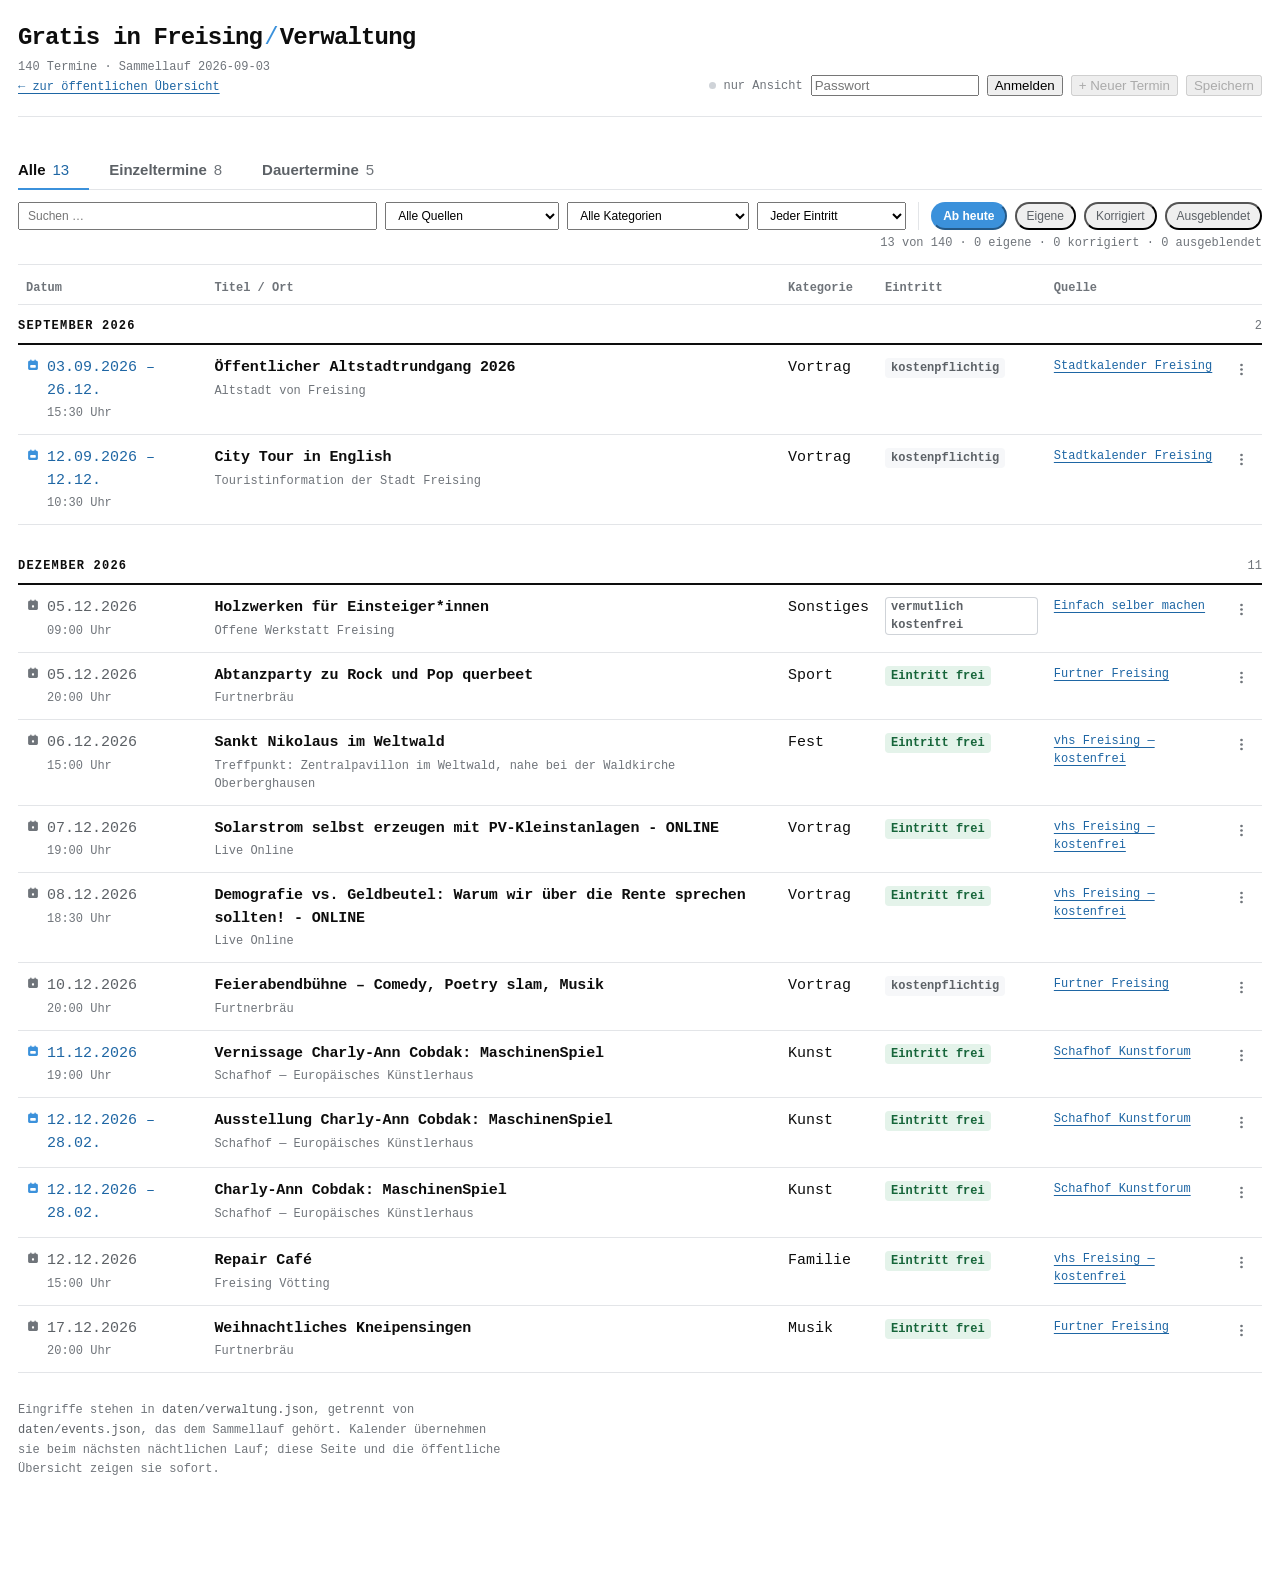
==== commit 877bb696: "Sammellauf auf Datenaufbereitung konzentrieren" ====
--- a/verwaltung.html
+++ b/verwaltung.html
@@ -465,15 +465,15 @@
 
 <p class="fuss-text">
   Eingriffe stehen in <code>daten/verwaltung.json</code>, getrennt von
-  <code>daten/events.json</code>, das dem Sammellauf gehört. Kalender und
-  Tagesmail übernehmen sie beim nächsten nächtlichen Lauf; diese Seite und die
+  <code>daten/events.json</code>, das dem Sammellauf gehört. Kalender
+  übernehmen sie beim nächsten nächtlichen Lauf; diese Seite und die
   öffentliche Übersicht zeigen sie sofort.
 </p>
 
 </div>
 <script>
 /* ================================================================
-   Die Meldestelle — dieselbe Adresse wie in index.html.
+   Optionaler Verwaltungs-Worker für das Speichern manueller Eingriffe.
    ================================================================ */
 const MELDESTELLE = "";
 
@@ -844,7 +844,7 @@
       korrekturen: V.korrekturen, ausgeblendet: V.ausgeblendet }, sha: SHA });
     SHA = d.sha; SCHMUTZIG = false;
     melde("Gespeichert. Die öffentliche Übersicht zeigt es sofort, "
-        + "Kalender und Mail beim nächsten nächtlichen Lauf.");
+        + "Kalender beim nächsten nächtlichen Lauf.");
     zeichnen();
   } catch (f) {
     if (f.status === 409)
@@ -904,7 +904,7 @@
     dauertermin: false, besonderheit: null, anmeldung_url: null, bild_url: null,
     quelle_url: null, quellen_weitere: [], quelle_name: "Von Hand",
     eintritt: "frei", eintritt_beleg: "Von Hand eingetragen.",
-    eintritt_confidence: "hoch", social_text: null, status: "aktiv",
+    eintritt_confidence: "hoch", status: "aktiv",
     zuerst_gesehen: heute, zuletzt_gesehen: heute, manuell_bestaetigt: true,
   };
   V.eigene.push(ev); SCHMUTZIG = true;
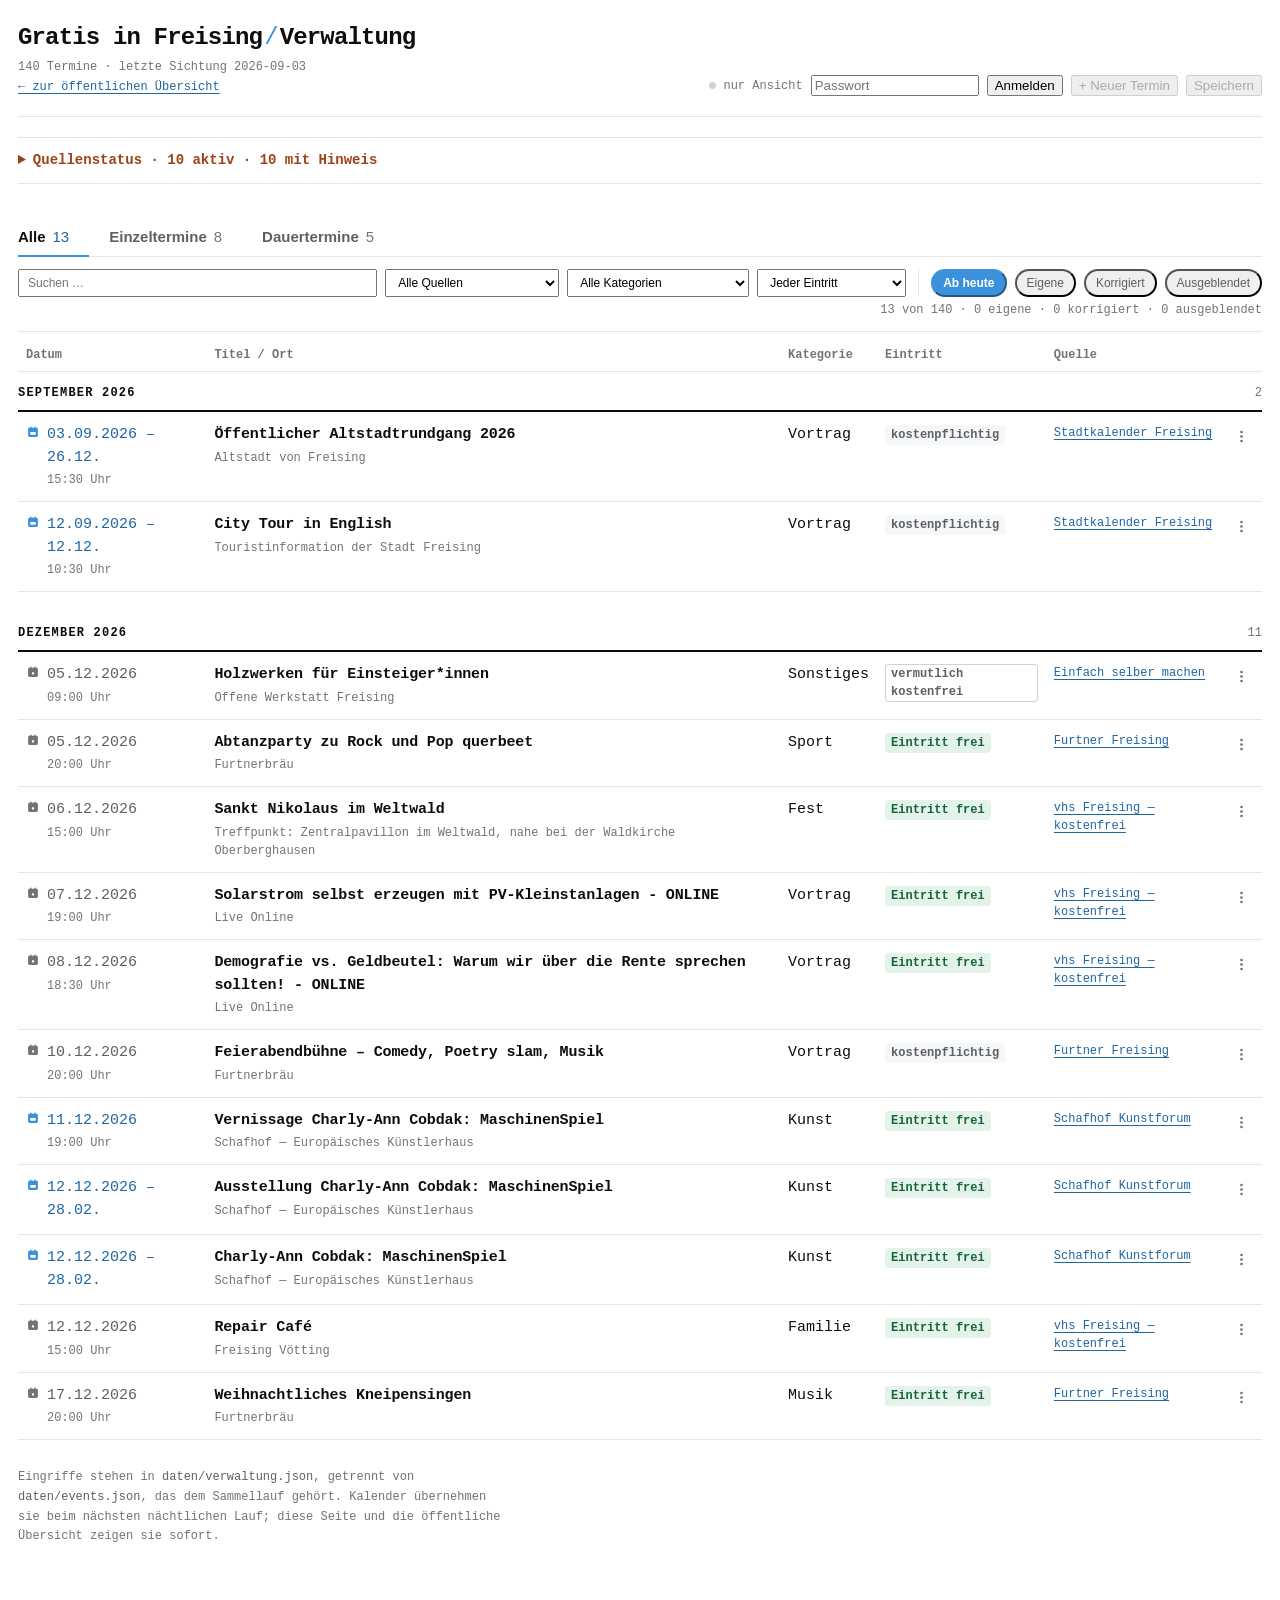
==== commit be17ecda: "Quellenstatus öffentlich und in der Verwaltung sichtbar machen" ====
--- a/verwaltung.html
+++ b/verwaltung.html
@@ -5,6 +5,8 @@
 <meta name="viewport" content="width=device-width, initial-scale=1">
 <meta name="robots" content="noindex, nofollow">
 <title>Verwaltung — Gratis in Freising</title>
+<link rel="stylesheet" href="quellenstatus.css">
+<script src="quellenstatus.js" defer></script>
 <style>
 /* ============================================================
    Schriftbild: Monospace.
@@ -404,6 +406,9 @@
     <button id="speichern" class="wichtig" disabled>Speichern</button>
   </div>
 </header>
+<details class="quellenstatus" data-quellenstatus><summary>Quellenstatus</summary>
+  <p>Für die Quellenübersicht bitte JavaScript aktivieren. <a href="daten/quellen-status.json">Abrufdaten ansehen</a>.</p>
+</details>
 
 <div id="meldung"></div>
 
@@ -965,9 +970,9 @@
 ]).then(([daten, verw]) => {
   ROH = daten.events || [];
   V = { ...structuredClone(LEER), ...verw };
-  // events.json führt kein Laufdatum; das jüngste `zuletzt_gesehen` sagt dasselbe.
+  // Das jüngste Sichtungsdatum ist kein Laufdatum: Quellen können scheitern.
   const gesehen = ROH.map((e) => e.zuletzt_gesehen).filter(Boolean).sort();
-  $("#stand").textContent = `${ROH.length} Termine · Sammellauf ${gesehen.at(-1) || "unbekannt"}`;
+  $("#stand").textContent = `${ROH.length} Termine · letzte Sichtung ${gesehen.at(-1) || "unbekannt"}`;
   for (const [w, feld] of [["#quelle", "quelle_name"], ["#kategorie", "kategorie"]]) {
     for (const wert of [...new Set(ROH.map((e) => e[feld]).filter(Boolean))].sort())
       $(w).insertAdjacentHTML("beforeend", `<option>${esc(wert)}</option>`);
--- a/quellenstatus.css
+++ b/quellenstatus.css
@@ -0,0 +1,24 @@
+.quellenstatus {
+  margin: 20px 0; border-block: 1px solid var(--linie);
+  font-size: 14px; font-variant-numeric: tabular-nums;
+}
+.quellenstatus > summary { padding: 12px 0; cursor: pointer; font-weight: 600; }
+.quellenstatus > summary:focus-visible { outline: 2px solid var(--blau, var(--haupt)); outline-offset: 3px; }
+.quellenstatus[data-probleme="true"] > summary { color: var(--rot); }
+.quellenstatus p { max-width: 72ch; margin: 0 0 16px; }
+.quellenstatus a { color: var(--blau, var(--haupt-text)); overflow-wrap: anywhere; text-underline-offset: 3px; }
+.quellenstatus ul { list-style: none; padding: 0; margin: 0; }
+.quellenstatus li { padding: 14px 0; border-top: 1px solid var(--linie); }
+.qs-kopf { display: flex; flex-wrap: wrap; gap: 4px 16px; justify-content: space-between; }
+.qs-kopf strong { min-width: 0; }
+.qs-meta { display: flex; flex-wrap: wrap; gap: 4px 24px; margin-top: 6px; }
+.qs-hinweis { margin-top: 6px; overflow-wrap: anywhere; }
+.qs-fehler { color: var(--rot); }
+.qs-warnung { color: var(--gelb); }
+.qs-gut { color: var(--gruen); }
+.qs-inaktiv { color: var(--text); }
+.quellenstatus .qs-actions { margin: 16px 0; }
+@media (max-width: 600px) {
+  .qs-meta { display: grid; gap: 4px; }
+  .qs-kopf { display: grid; }
+}
